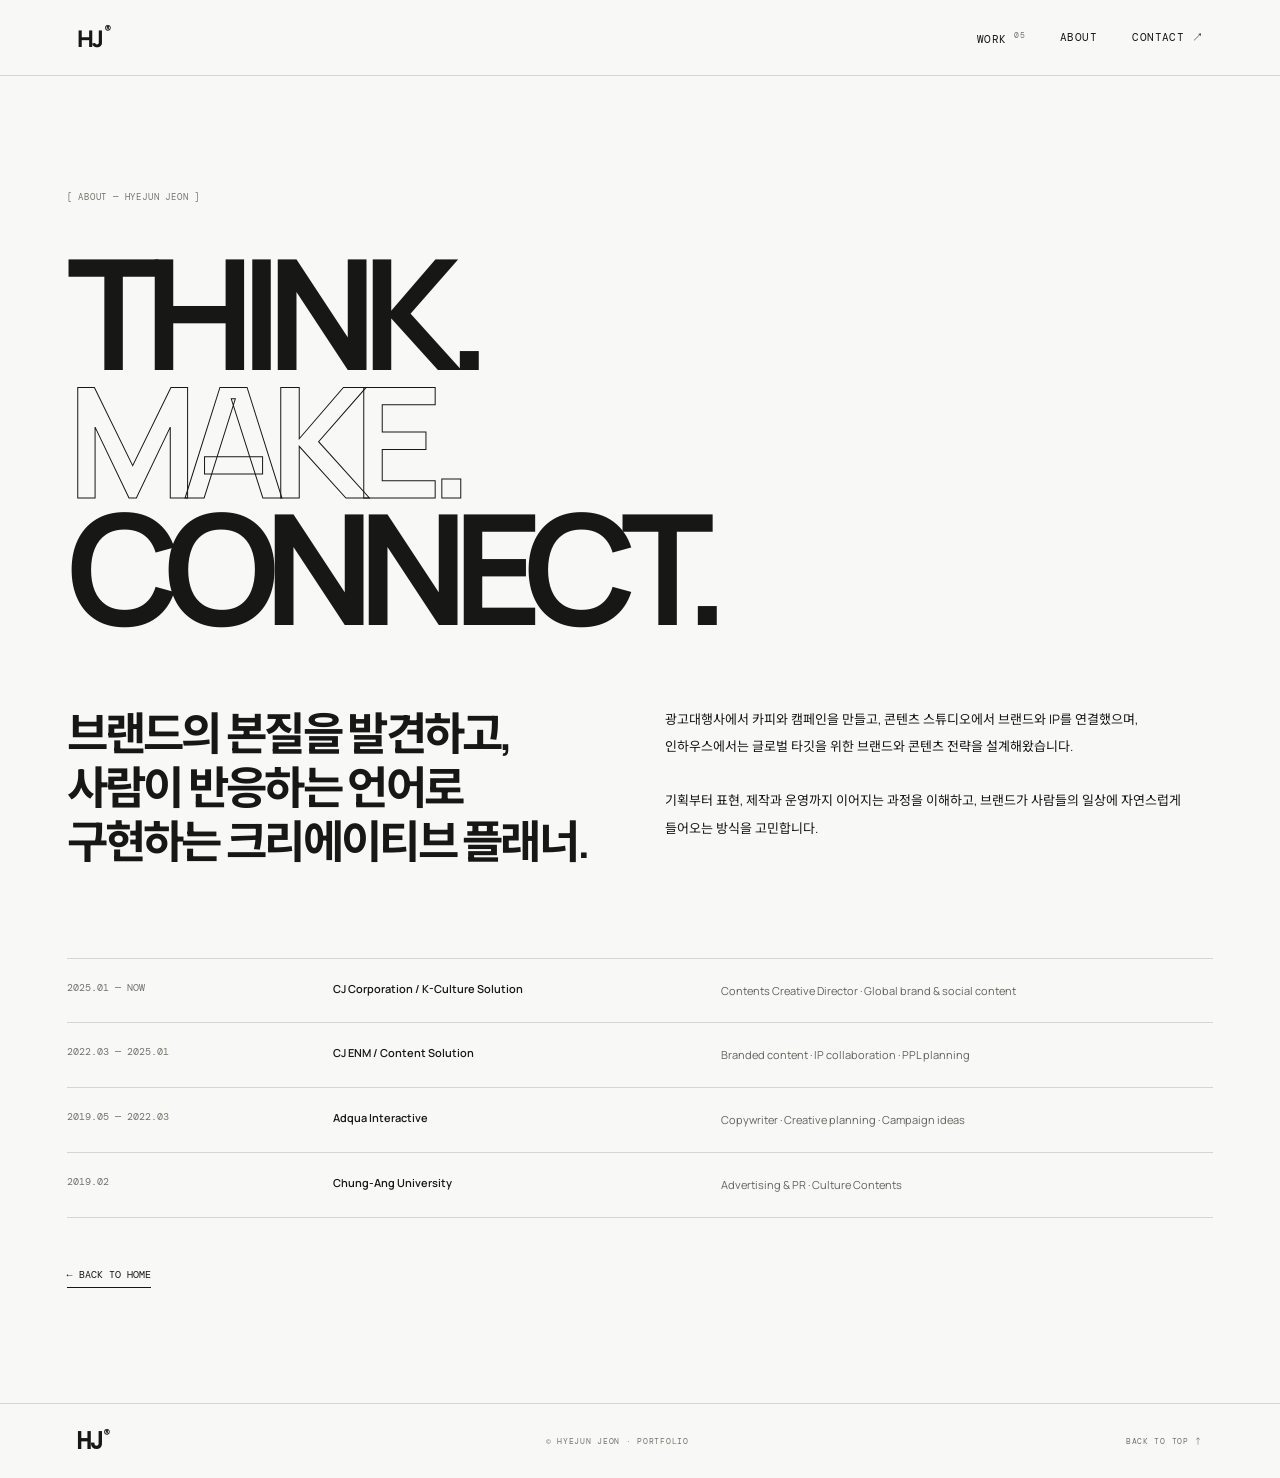
==== about.html @ 3861bbd5 "Add files via upload" ====
<!doctype html>
<html lang="ko"><head><meta charset="utf-8"><meta name="viewport" content="width=device-width, initial-scale=1"><title>ABOUT — HYEJUN JEON</title><link rel="preconnect" href="https://fonts.googleapis.com"><link href="https://fonts.googleapis.com/css2?family=DM+Mono:wght@400;500&family=Manrope:wght@400;500;600;700;800&family=Noto+Sans+KR:wght@400;500;600;700&display=swap" rel="stylesheet"><link rel="stylesheet" href="styles.css"></head>
<body><header class="topbar"><a class="wordmark" href="index.html">HJ<span>®</span></a><nav><a href="index.html#work">WORK <sup>05</sup></a><a href="about.html">ABOUT</a><a href="index.html#contact">CONTACT ↗</a></nav></header>
<main class="about-page"><p class="section-index">[ ABOUT — HYEJUN JEON ]</p><h1>THINK.<br><span>MAKE.</span><br>CONNECT.</h1><div class="about-intro"><h2>브랜드의 본질을 발견하고,<br>사람이 반응하는 언어로<br>구현하는 크리에이티브 플래너.</h2><p>광고대행사에서 카피와 캠페인을 만들고, 콘텐츠 스튜디오에서 브랜드와 IP를 연결했으며, 인하우스에서는 글로벌 타깃을 위한 브랜드와 콘텐츠 전략을 설계해왔습니다.<br><br>기획부터 표현, 제작과 운영까지 이어지는 과정을 이해하고, 브랜드가 사람들의 일상에 자연스럽게 들어오는 방식을 고민합니다.</p></div>
<div class="timeline"><div class="timeline-row"><span class="date">2025.01 — NOW</span><strong>CJ Corporation / K-Culture Solution</strong><p>Contents Creative Director · Global brand & social content</p></div><div class="timeline-row"><span class="date">2022.03 — 2025.01</span><strong>CJ ENM / Content Solution</strong><p>Branded content · IP collaboration · PPL planning</p></div><div class="timeline-row"><span class="date">2019.05 — 2022.03</span><strong>Adqua Interactive</strong><p>Copywriter · Creative planning · Campaign ideas</p></div><div class="timeline-row"><span class="date">2019.02</span><strong>Chung-Ang University</strong><p>Advertising & PR · Culture Contents</p></div></div>
<a class="detail-back" href="index.html">← BACK TO HOME</a></main><footer><a class="wordmark" href="index.html">HJ<span>®</span></a><span>© HYEJUN JEON · PORTFOLIO</span><a href="#">BACK TO TOP ↑</a></footer></body></html>
---- styles.css ----
*{box-sizing:border-box} :root{--paper:#f7f7f5;--ink:#111;--muted:#777873;--line:#d8d9d3;--accent:#d7ff3f}html{scroll-behavior:smooth}body{margin:0;background:var(--paper);color:var(--ink);font-family:"Manrope","Noto Sans KR",sans-serif;-webkit-font-smoothing:antialiased}a{color:inherit;text-decoration:none}.topbar{height:76px;display:flex;align-items:center;justify-content:space-between;padding:0 5.2vw;border-bottom:1px solid var(--line);position:sticky;top:0;background:rgba(247,247,245,.93);backdrop-filter:blur(12px);z-index:10}.wordmark{font-size:23px;font-weight:800;letter-spacing:-2px}.wordmark span{font-family:"DM Mono",monospace;font-size:9px;vertical-align:top;margin-left:3px;letter-spacing:0}.topbar nav{display:flex;gap:35px;font:11px "DM Mono",monospace;letter-spacing:.04em}.topbar nav sup{font-size:8px;color:var(--muted)}.menu-toggle{display:none;border:0;background:none;font-size:20px}.hero{padding:8.5vw 5.2vw 26px;min-height:calc(86vh - 76px);display:flex;flex-direction:column;justify-content:space-between}.eyebrow,.section-index,.hero-bottom,.role,.media-label,.media-cue,.project-no,.project-meta>p,.section-note,.text-link,.contact-bottom a,footer,.onk-small,.onk-line,.art-stamp,.bibigo-art span,.bibigo-art em,.broadcast-art span,.broadcast-art em,.type-art span,.identity-art span{font-family:"DM Mono","Noto Sans KR",monospace}.eyebrow{font-size:10px;letter-spacing:.08em;color:#53544f}.dot{display:inline-block;width:7px;height:7px;background:#a8c83a;border-radius:50%;margin-right:9px}.hero-title{display:grid;grid-template-columns:1.35fr .65fr;align-items:end;gap:30px;margin:7vh 0 9vh}.hero h1{font-size:clamp(82px,15.2vw,230px);line-height:.73;letter-spacing:-.105em;font-weight:700;margin:0}.hero h1 span{color:transparent;-webkit-text-stroke:1.5px var(--ink)}.hero h1 i{font-size:clamp(14px,2vw,27px);font-style:normal;letter-spacing:0;vertical-align:top;margin-left:15px}.hero-aside{padding:0 0 4px 5px;max-width:300px}.role{font-size:10px;line-height:1.8;letter-spacing:.06em;margin:0 0 28px}.intro{font-size:13px;line-height:1.9;margin:0;word-break:keep-all}.hero-bottom{border-top:1px solid var(--line);padding-top:14px;display:flex;justify-content:space-between;gap:20px;font-size:9px;letter-spacing:.04em;color:#65665f}.hero-bottom a{color:var(--ink)}.manifesto{padding:11vw 5.2vw 10vw;border-bottom:1px solid var(--line);display:grid;grid-template-columns:1fr 2fr;gap:20px}.section-index{font-size:9px;letter-spacing:.08em;color:var(--muted);margin:0}.manifesto h2{font-size:clamp(38px,7.6vw,112px);letter-spacing:-.075em;line-height:.93;margin:0;font-weight:600}.manifesto h2 em,.about-strip h2 em,.contact h2 em{font-style:normal;color:transparent;-webkit-text-stroke:1px var(--ink)}.manifesto-copy{grid-column:2;display:flex;align-items:flex-start;gap:22px;margin-top:40px}.cross{font-size:25px}.manifesto-copy p{font-size:12px;line-height:2;margin:0;word-break:keep-all}.works{padding:9vw 5.2vw 11vw}.section-heading{display:flex;align-items:end;justify-content:space-between;margin-bottom:48px}.section-heading h2{font-size:clamp(32px,4vw,56px);letter-spacing:-.07em;margin:13px 0 0;font-weight:600}.section-heading h2 span{font:10px "DM Mono",monospace;letter-spacing:0;vertical-align:top;color:var(--muted)}.section-note{font-size:9px;line-height:1.8;color:var(--muted);text-align:right}.project{display:block;min-width:0}.project-media{position:relative;overflow:hidden;min-height:260px;aspect-ratio:1.28;background:#e8e8e2;display:flex;align-items:center;justify-content:center;transition:transform .3s}.project:hover .project-media{transform:scale(.992)}.project-feature .project-media{aspect-ratio:2.12;min-height:350px}.media-label{position:absolute;top:18px;left:20px;font-size:8px;letter-spacing:.06em;color:rgba(17,17,17,.7);z-index:2}.media-cue{position:absolute;bottom:17px;right:20px;font-size:8px;letter-spacing:.05em;z-index:2}.project-meta{display:flex;align-items:center;justify-content:space-between;padding:17px 0 0;gap:12px}.project-meta>div{display:flex;align-items:baseline;gap:14px}.project-no{font-size:9px;color:var(--muted)}.project-meta h3{font-size:16px;letter-spacing:-.04em;margin:0;font-weight:700}.project-meta>p{font-size:9px;color:var(--muted);margin:0;text-align:right}.arrow{font-size:17px}.project-grid{display:grid;grid-template-columns:1fr 1fr;column-gap:5.2vw;row-gap:65px;margin-top:70px}.project-offset{margin-top:95px}.project-offset-small{margin-top:-22px}.media-onk{background:#e2e6db}.onk-art{text-align:center;display:flex;flex-direction:column;align-items:center;gap:16px;position:relative}.onk-small{font-size:9px;letter-spacing:.18em}.onk-art strong{font-size:clamp(95px,18vw,250px);line-height:.8;letter-spacing:-.11em;font-weight:800}.onk-line{font-size:10px;letter-spacing:.04em}.art-stamp{position:absolute;right:-90px;top:10px;border:1px solid #111;border-radius:50%;width:74px;height:74px;display:flex;align-items:center;justify-content:center;font-size:8px;line-height:1.3;transform:rotate(12deg)}.media-bibigo{background:#d8e3d1}.bibigo-art{text-align:center;display:flex;flex-direction:column;align-items:center;gap:13px}.bibigo-art span{font-size:8px;letter-spacing:.12em}.bibigo-art strong{font-size:clamp(55px,9vw,120px);font-weight:800;letter-spacing:-.09em;color:#1e3c2e}.bibigo-art em{font-size:8px;font-style:normal;letter-spacing:.18em}.media-cjenm{background:#e7d9d1}.broadcast-art{text-align:center}.broadcast-art span,.broadcast-art em{font-size:8px;letter-spacing:.16em}.broadcast-art strong{display:block;font-size:clamp(45px,7vw,92px);letter-spacing:-.08em;margin:14px 0}.broadcast-art strong span{font-size:inherit;color:#d04a2b}.broadcast-art em{font-style:normal}.media-campaigns{background:#e5e4df}.type-art{text-align:left;line-height:.8}.type-art span{display:block;font-size:9px;letter-spacing:.14em}.type-art strong{display:block;font-size:clamp(68px,11vw,140px);letter-spacing:-.11em;margin:18px 0;font-weight:800}.media-identity{background:#dddce8}.identity-art{text-align:center}.identity-art span{display:block;font-size:8px;letter-spacing:.17em}.identity-art strong{display:block;font-size:clamp(30px,5vw,65px);letter-spacing:-.08em;margin:18px 0}.about-strip{padding:9vw 5.2vw;border-top:1px solid var(--line);border-bottom:1px solid var(--line)}.about-strip-main{display:flex;align-items:end;justify-content:space-between;gap:30px;margin-top:42px}.about-strip h2{font-size:clamp(40px,7vw,95px);line-height:.98;letter-spacing:-.075em;margin:0;font-weight:600}.text-link{font-size:9px;letter-spacing:.04em;border-bottom:1px solid var(--ink);padding-bottom:7px;white-space:nowrap}.about-summary{font-size:12px;line-height:2;margin:35px 0 0 33%;word-break:keep-all}.contact{padding:10vw 5.2vw 8vw}.contact h2{font-size:clamp(70px,14vw,190px);line-height:.8;letter-spacing:-.1em;margin:55px 0 65px;font-weight:600}.contact-bottom{display:flex;justify-content:space-between;align-items:center;border-top:1px solid var(--line);padding-top:17px}.contact-bottom p{font-size:11px}.contact-bottom a{font-size:10px;border-bottom:1px solid;padding-bottom:5px}footer{border-top:1px solid var(--line);padding:22px 5.2vw;display:flex;align-items:center;justify-content:space-between;font-size:8px;letter-spacing:.04em;color:var(--muted)}footer .wordmark{color:var(--ink)}.detail-hero{padding:10vw 5.2vw 5vw}.detail-hero h1{font-size:clamp(60px,12vw,165px);letter-spacing:-.09em;line-height:.86;margin:40px 0 30px}.detail-hero h1 span{color:transparent;-webkit-text-stroke:1px var(--ink)}.detail-sub{display:flex;justify-content:space-between;gap:30px;border-top:1px solid var(--line);padding-top:16px;font-size:11px}.detail-sub p{margin:0;line-height:1.8}.detail-content{padding:0 5.2vw 10vw}.detail-art{aspect-ratio:2/1;min-height:250px;display:flex;align-items:center;justify-content:center;margin-bottom:60px}.detail-content h2{font-size:clamp(28px,4vw,54px);letter-spacing:-.06em;line-height:1.1;margin:0 0 24px;max-width:900px}.detail-content .lead{font-size:14px;line-height:2;max-width:650px;word-break:keep-all}.detail-columns{display:grid;grid-template-columns:1fr 2fr;gap:35px;border-top:1px solid var(--line);padding:24px 0;margin-top:45px}.detail-columns h3{font:10px "DM Mono",monospace;margin:0}.detail-columns p{font-size:12px;line-height:2;margin:0;word-break:keep-all}.video-links{display:flex;flex-wrap:wrap;gap:10px;margin:28px 0}.video-links a{border:1px solid var(--line);padding:13px 16px;font:10px "DM Mono",monospace}.video-links a:hover{background:var(--ink);color:white}.placeholder-note{font-size:10px;color:var(--muted);line-height:1.8}.detail-back{display:inline-block;font:10px "DM Mono",monospace;border-bottom:1px solid;padding-bottom:6px;margin-top:50px}.about-page{padding:9vw 5.2vw}.about-page h1{font-size:clamp(65px,12vw,160px);letter-spacing:-.1em;line-height:.83;margin:45px 0 75px}.about-page h1 span{color:transparent;-webkit-text-stroke:1px var(--ink)}.about-intro{display:grid;grid-template-columns:1fr 1fr;gap:50px}.about-intro h2{font-size:clamp(25px,4vw,45px);line-height:1.2;letter-spacing:-.06em;margin:0}.about-intro p{font-size:13px;line-height:2.1;margin:0;word-break:keep-all}.timeline{margin-top:90px;border-top:1px solid var(--line)}.timeline-row{display:grid;grid-template-columns:1fr 1.5fr 2fr;gap:20px;padding:22px 0;border-bottom:1px solid var(--line);font-size:11px}.timeline-row .date{font:10px "DM Mono",monospace;color:var(--muted)}.timeline-row strong{font-weight:600}.timeline-row p{margin:0;line-height:1.8;color:#62635d}
@media(max-width:700px){.topbar{height:62px;padding:0 5vw}.topbar nav{gap:16px;font-size:9px}.topbar nav a:nth-child(2){display:none}.hero{padding:20vw 5vw 22px;min-height:78vh}.hero-title{grid-template-columns:1fr;gap:40px;margin:10vh 0 12vh}.hero h1{font-size:clamp(80px,21vw,150px)}.hero-aside{display:grid;grid-template-columns:1fr 1fr;gap:15px;max-width:none}.role{margin:0}.intro{font-size:11px}.hero-bottom{font-size:7px;flex-wrap:wrap}.hero-bottom span:nth-child(2){display:none}.manifesto{padding:18vw 5vw;grid-template-columns:1fr;gap:35px}.manifesto h2{font-size:clamp(44px,12vw,78px)}.manifesto-copy{grid-column:1;margin-top:0}.works{padding:17vw 5vw}.section-heading{margin-bottom:30px}.section-heading h2{font-size:32px}.section-note{font-size:8px}.project-feature .project-media{aspect-ratio:1.2;min-height:280px}.project-grid{grid-template-columns:1fr;gap:48px;margin-top:48px}.project-offset,.project-offset-small{margin-top:0}.project-media{min-height:280px;aspect-ratio:1.15}.project-meta h3{font-size:14px}.project-meta>p{font-size:8px}.onk-art strong{font-size:35vw}.art-stamp{right:-50px;width:55px;height:55px;font-size:7px}.about-strip{padding:17vw 5vw}.about-strip-main{align-items:flex-start;flex-direction:column;margin-top:35px}.about-strip h2{font-size:clamp(42px,11vw,72px)}.about-summary{margin:30px 0 0;font-size:11px}.contact{padding:18vw 5vw}.contact h2{font-size:20vw;margin:55px 0}.contact-bottom p{font-size:10px}footer{padding:20px 5vw;font-size:7px}.detail-hero{padding:18vw 5vw 10vw}.detail-hero h1{font-size:18vw}.detail-sub{font-size:10px;flex-direction:column}.detail-content{padding:0 5vw 18vw}.detail-art{aspect-ratio:1.1;margin-bottom:40px}.detail-content .lead{font-size:12px}.detail-columns{grid-template-columns:1fr;gap:12px}.about-page{padding:18vw 5vw}.about-page h1{font-size:19vw;margin:50px 0}.about-intro{grid-template-columns:1fr;gap:25px}.about-intro p{font-size:12px}.timeline{margin-top:60px}.timeline-row{grid-template-columns:.8fr 1.2fr;gap:10px}.timeline-row p{grid-column:2}.menu-toggle{display:none}}


/* VERSION 2 — refined editorial / evidence-led portfolio */
:root{--paper:#f8f8f6;--ink:#171715;--muted:#74746e;--line:#d6d6d0;--accent:#e9e9e4}
body{background:var(--paper)}
.topbar{padding-inline:6vw;background:rgba(248,248,246,.95)}
.hero{padding:7.5vw 6vw 24px;min-height:82vh}
.eyebrow,.section-index,.hero-bottom,.role,.media-label,.media-cue,.project-no,.project-meta>p,.section-note,.text-link,.contact-bottom a,footer{letter-spacing:.09em}
.hero-title{grid-template-columns:1.2fr .8fr;margin:9vh 0 10vh}
.hero h1{font-size:clamp(86px,14vw,208px);letter-spacing:-.105em}
.hero-aside{max-width:340px;border-left:1px solid var(--line);padding-left:24px}
.role{font-size:9px;color:var(--muted)}
.intro{font-size:14px;line-height:2.05}
.manifesto{padding:9vw 6vw 8vw;grid-template-columns:.8fr 2fr}
.manifesto h2{font-size:clamp(40px,6.7vw,98px);line-height:.98}
.manifesto-copy{margin-top:32px}
.works{padding:8vw 6vw 10vw}
.section-heading{margin-bottom:38px}
.section-heading h2{font-size:clamp(34px,3.8vw,52px)}
.section-note{font-size:9px}
.project-media{background:#ecece8;aspect-ratio:1.42;min-height:280px}
.project-feature .project-media{aspect-ratio:2.05;min-height:360px}
.project-meta{padding-top:15px;display:grid;grid-template-columns:1fr 1fr auto;align-items:center}
.project-meta>div{gap:16px}
.project-meta h3{font-size:15px;letter-spacing:-.025em}
.project-meta>p{text-align:left;font-size:9px}
.project-grid{column-gap:4.2vw;row-gap:58px;margin-top:64px}
.project-offset{margin-top:74px}
.project-offset-small{margin-top:-12px}
.media-onk,.media-bibigo,.media-cjenm,.media-campaigns,.media-identity{background:#e9e9e4}
.onk-art strong,.bibigo-art strong,.broadcast-art strong,.type-art strong,.identity-art strong{font-weight:600}
.media-label{color:#66665f;font-size:8px}
.media-cue{border-bottom:1px solid #777;padding-bottom:4px;font-size:8px}
.art-stamp{border-color:#777}
.about-strip{padding:8vw 6vw}
.about-strip h2{font-size:clamp(42px,6.5vw,88px)}
.about-summary{margin-left:36%;color:#454640}
.contact{padding:9vw 6vw 7vw}
.contact h2{font-size:clamp(74px,12vw,166px)}
footer{padding-inline:6vw}
.detail-hero{padding:8vw 6vw 4vw}
.detail-hero h1{font-size:clamp(62px,10vw,145px);margin:34px 0}
.detail-content{padding:0 6vw 9vw}
.detail-art{aspect-ratio:2.1;min-height:320px;margin-bottom:44px}
.detail-content h2{font-size:clamp(30px,4.2vw,56px);max-width:800px}
.detail-content .lead{font-size:13px;max-width:720px;line-height:2.1}
.detail-columns{grid-template-columns:.8fr 2fr;margin-top:35px;padding:20px 0}
.asset-slot{position:relative;display:flex;flex-direction:column;align-items:center;justify-content:center;min-height:240px;padding:28px;border:1px dashed #92928b;background:rgba(255,255,255,.35);text-align:center;color:#5e5e58}
.asset-slot strong{font:10px "DM Mono",monospace;letter-spacing:.1em}
.asset-slot span{font-size:11px;line-height:1.8;margin-top:12px;max-width:360px}
.asset-slot small{font:8px "DM Mono",monospace;color:#85857d;margin-top:14px}
.asset-slot.compact{min-height:180px}
.asset-slot.wide{aspect-ratio:2.05;min-height:260px}
.asset-slot .slot-mark{font-size:25px;margin-bottom:12px;color:#999991}
.project-proof{display:grid;grid-template-columns:1fr 1fr;gap:18px;margin:26px 0 42px}
.proof-card{border-top:1px solid var(--line);padding:15px 0}
.proof-card .proof-label{font:9px "DM Mono",monospace;color:var(--muted);letter-spacing:.08em}
.proof-card h3{font-size:clamp(23px,3vw,38px);letter-spacing:-.06em;margin:13px 0 8px;font-weight:600}
.proof-card p{font-size:10px;line-height:1.8;color:var(--muted);margin:0}
.asset-instructions{border:1px solid var(--line);padding:18px 20px;margin:30px 0;background:rgba(255,255,255,.3)}
.asset-instructions h3{font:10px "DM Mono",monospace;margin:0 0 10px;letter-spacing:.08em}
.asset-instructions p,.asset-instructions li{font-size:11px;line-height:1.9;color:#55564f;word-break:keep-all}
.asset-instructions ul{padding-left:18px;margin:8px 0 0}
.detail-section-label{font:9px "DM Mono",monospace;letter-spacing:.1em;color:var(--muted);margin:42px 0 14px}
@media(max-width:700px){
 .hero{padding:19vw 5vw 22px;min-height:76vh}
 .hero-title{grid-template-columns:1fr;gap:34px}
 .hero-aside{border-left:0;border-top:1px solid var(--line);padding:18px 0 0;max-width:none}
 .manifesto{padding:17vw 5vw;grid-template-columns:1fr;gap:30px}
 .works{padding:16vw 5vw}
 .project-feature .project-media{aspect-ratio:1.2;min-height:280px}
 .project-grid{gap:45px;margin-top:46px}
 .project-offset,.project-offset-small{margin-top:0}
 .project-meta{grid-template-columns:1fr auto;row-gap:7px}
 .project-meta>p{grid-column:2;grid-row:1 / span 2;font-size:8px}
 .project-meta .arrow{display:none}
 .about-strip{padding:16vw 5vw}
 .contact{padding:17vw 5vw}
 .detail-hero{padding:17vw 5vw 9vw}
 .detail-content{padding:0 5vw 16vw}
 .detail-art{aspect-ratio:1.1;min-height:250px}
 .project-proof{grid-template-columns:1fr 1fr;gap:12px}
 .asset-slot{min-height:190px;padding:18px}
 .asset-slot.wide{aspect-ratio:1.15;min-height:220px}
 .asset-instructions{padding:15px}
}
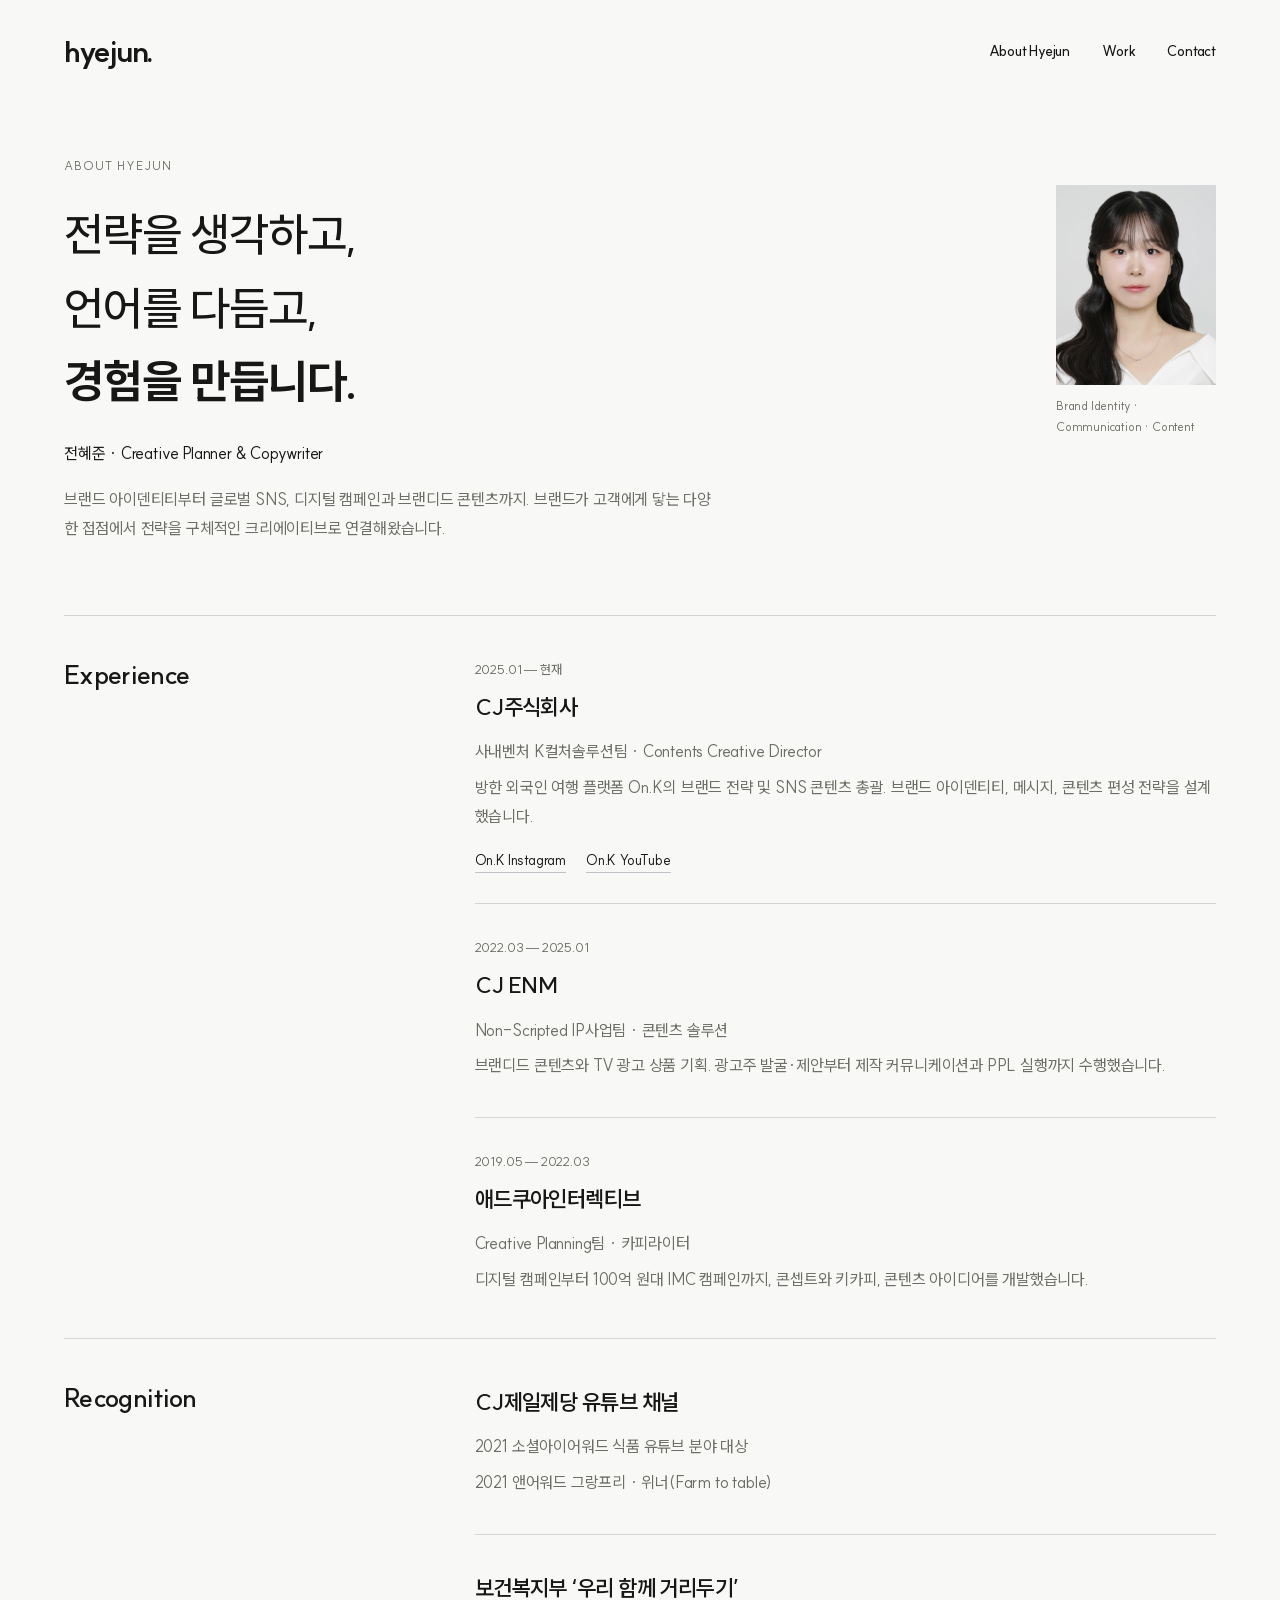
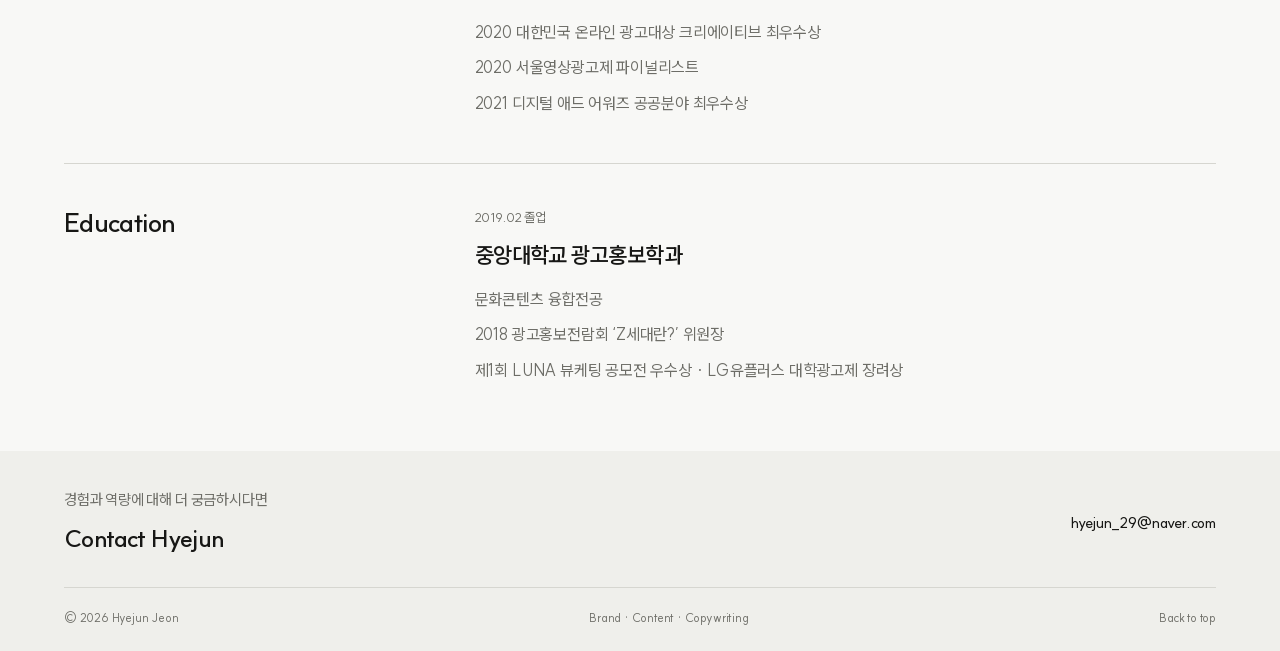
==== commit 5139c49a: "Replace previous portfolio with verified final version" ====
--- a/about.html
+++ b/about.html
@@ -1,6 +1 @@
-<!doctype html>
-<html lang="ko"><head><meta charset="utf-8"><meta name="viewport" content="width=device-width, initial-scale=1"><title>ABOUT — HYEJUN JEON</title><link rel="preconnect" href="https://fonts.googleapis.com"><link href="https://fonts.googleapis.com/css2?family=DM+Mono:wght@400;500&family=Manrope:wght@400;500;600;700;800&family=Noto+Sans+KR:wght@400;500;600;700&display=swap" rel="stylesheet"><link rel="stylesheet" href="styles.css"></head>
-<body><header class="topbar"><a class="wordmark" href="index.html">HJ<span>®</span></a><nav><a href="index.html#work">WORK <sup>05</sup></a><a href="about.html">ABOUT</a><a href="index.html#contact">CONTACT ↗</a></nav></header>
-<main class="about-page"><p class="section-index">[ ABOUT — HYEJUN JEON ]</p><h1>THINK.<br><span>MAKE.</span><br>CONNECT.</h1><div class="about-intro"><h2>브랜드의 본질을 발견하고,<br>사람이 반응하는 언어로<br>구현하는 크리에이티브 플래너.</h2><p>광고대행사에서 카피와 캠페인을 만들고, 콘텐츠 스튜디오에서 브랜드와 IP를 연결했으며, 인하우스에서는 글로벌 타깃을 위한 브랜드와 콘텐츠 전략을 설계해왔습니다.<br><br>기획부터 표현, 제작과 운영까지 이어지는 과정을 이해하고, 브랜드가 사람들의 일상에 자연스럽게 들어오는 방식을 고민합니다.</p></div>
-<div class="timeline"><div class="timeline-row"><span class="date">2025.01 — NOW</span><strong>CJ Corporation / K-Culture Solution</strong><p>Contents Creative Director · Global brand & social content</p></div><div class="timeline-row"><span class="date">2022.03 — 2025.01</span><strong>CJ ENM / Content Solution</strong><p>Branded content · IP collaboration · PPL planning</p></div><div class="timeline-row"><span class="date">2019.05 — 2022.03</span><strong>Adqua Interactive</strong><p>Copywriter · Creative planning · Campaign ideas</p></div><div class="timeline-row"><span class="date">2019.02</span><strong>Chung-Ang University</strong><p>Advertising & PR · Culture Contents</p></div></div>
-<a class="detail-back" href="index.html">← BACK TO HOME</a></main><footer><a class="wordmark" href="index.html">HJ<span>®</span></a><span>© HYEJUN JEON · PORTFOLIO</span><a href="#">BACK TO TOP ↑</a></footer></body></html>+<!doctype html><html lang="ko"><head><meta charset="UTF-8"><meta name="viewport" content="width=device-width,initial-scale=1"><title>About 전혜준 — Hyejun Portfolio</title><meta name="description" content="전혜준의 경력, 수상과 브랜드·콘텐츠·카피라이팅 경험."><meta name="theme-color" content="#f9f9f6"><link rel="icon" href="favicon.svg" type="image/svg+xml"><link rel="preload" href="fonts/SUIT-Variable.woff2" as="font" type="font/woff2" crossorigin><link rel="stylesheet" href="style.css"></head><body id="top"><a class="skip-link" href="#main">본문으로 이동</a><header class="site-header"><a class="wordmark" href="index.html" aria-label="Hyejun 포트폴리오 홈">hyejun.</a><nav aria-label="주요 메뉴"><a href="index.html#about">About Hyejun</a><a href="index.html#work">Work</a><a href="index.html#contact">Contact</a></nav></header><main id="main"><section class="about-hero"><div><span class="eyebrow">ABOUT HYEJUN</span><h1>전략을 생각하고,<br>언어를 다듬고,<br><em>경험을 만듭니다.</em></h1><p>전혜준 · Creative Planner & Copywriter</p><p class="about-intro">브랜드 아이덴티티부터 글로벌 SNS, 디지털 캠페인과 브랜디드 콘텐츠까지. 브랜드가 고객에게 닿는 다양한 접점에서 전략을 구체적인 크리에이티브로 연결해왔습니다.</p></div><figure class="portrait"><img src="assets/5960b835dd62.webp" alt="전혜준 프로필 사진"><figcaption>Brand Identity · Communication · Content</figcaption></figure></section><section class="resume"><h2>Experience</h2><div><article><span>2025.01 — 현재</span><h3>CJ주식회사</h3><p>사내벤처 K컬처솔루션팀 · Contents Creative Director</p><p>방한 외국인 여행 플랫폼 On.K의 브랜드 전략 및 SNS 콘텐츠 총괄. 브랜드 아이덴티티, 메시지, 콘텐츠 편성 전략을 설계했습니다.</p><div class="channel-links"><a href="https://www.instagram.com/on.k_culture/" target="_blank" rel="noopener noreferrer">On.K Instagram</a><a href="https://www.youtube.com/@onk_koreatravel" target="_blank" rel="noopener noreferrer">On.K YouTube</a></div></article><article><span>2022.03 — 2025.01</span><h3>CJ ENM</h3><p>Non-Scripted IP사업팀 · 콘텐츠 솔루션</p><p>브랜디드 콘텐츠와 TV 광고 상품 기획. 광고주 발굴·제안부터 제작 커뮤니케이션과 PPL 실행까지 수행했습니다.</p></article><article><span>2019.05 — 2022.03</span><h3>애드쿠아인터렉티브</h3><p>Creative Planning팀 · 카피라이터</p><p>디지털 캠페인부터 100억 원대 IMC 캠페인까지, 콘셉트와 키카피, 콘텐츠 아이디어를 개발했습니다.</p></article></div></section><section class="resume"><h2>Recognition</h2><div><article><h3>CJ제일제당 유튜브 채널</h3><p>2021 소셜아이어워드 식품 유튜브 분야 대상</p><p>2021 앤어워드 그랑프리 · 위너(Farm to table)</p></article><article><h3>보건복지부 ‘우리 함께 거리두기’</h3><p>2020 대한민국 온라인 광고대상 크리에이티브 최우수상</p><p>2020 서울영상광고제 파이널리스트</p><p>2021 디지털 애드 어워즈 공공분야 최우수상</p></article></div></section><section class="resume"><h2>Education</h2><div><article><span>2019.02 졸업</span><h3>중앙대학교 광고홍보학과</h3><p>문화콘텐츠 융합전공</p><p>2018 광고홍보전람회 ‘Z세대란?’ 위원장</p><p>제1회 LUNA 뷰케팅 공모전 우수상 · LG유플러스 대학광고제 장려상</p></article></div></section></main><footer id="contact"><div class="footer-top"><div><p>경험과 역량에 대해 더 궁금하시다면</p><h2 class="footer-contact">Contact Hyejun</h2></div><address><a href="mailto:hyejun_29@naver.com">hyejun_29@naver.com</a></address></div><div class="footer-bottom"><span>© 2026 Hyejun Jeon</span><span>Brand · Content · Copywriting</span><a href="#top">Back to top</a></div></footer><dialog id="lightbox"><button class="close-lightbox" aria-label="이미지 닫기">닫기 ×</button><img alt="확대된 작업물"></dialog><script src="app.js" defer></script></body></html>
--- a/style.css
+++ b/style.css
@@ -0,0 +1,66 @@
+@font-face{font-family:'SUIT';src:url('fonts/SUIT-Variable.woff2') format('woff2');font-weight:100 900;font-style:normal;font-display:swap}
+:root{--ink:#202124;--muted:#72757b;--line:#e4e6e9;--accent:#3449a9;--paper:#fff;--font:'SUIT','Apple SD Gothic Neo','Malgun Gothic',sans-serif}
+*{box-sizing:border-box}html{scroll-behavior:smooth;scroll-padding-top:28px}body{margin:0;background:var(--paper);color:var(--ink);font-family:var(--font);font-size:16px;font-weight:400;line-height:1.75;letter-spacing:-.012em;font-synthesis:none;-webkit-text-size-adjust:100%;text-rendering:optimizeLegibility;-webkit-font-smoothing:antialiased}button,input,textarea{font:inherit}a{color:inherit;text-decoration:none}button{cursor:pointer}img{display:block;max-width:100%}h1,h2,h3,h4,h5,p{margin-top:0;overflow-wrap:break-word}h1,h2,h3,h4,h5{font-weight:650;letter-spacing:-.025em;word-break:keep-all}a:focus-visible,button:focus-visible,summary:focus-visible{outline:3px solid var(--accent);outline-offset:5px}::selection{color:#fff;background:var(--accent)}.skip-link{position:fixed;left:20px;top:-100px;z-index:30;padding:10px 18px;color:white;background:var(--ink)}.skip-link:focus{top:12px}
+.site-header{max-width:1440px;margin:auto;padding:28px 5%;display:flex;justify-content:space-between;align-items:center;gap:24px}.wordmark{font-size:30px;font-weight:750;letter-spacing:-.05em;line-height:1.4}nav{display:flex;align-items:center;gap:32px;font-size:14px;font-weight:550}nav a{padding:5px 0;white-space:nowrap}nav a:hover{color:var(--accent)}main{max-width:1440px;margin:auto}.opening{padding:32px 5% 38px}.opening-label{font-size:13px;color:var(--muted);letter-spacing:.04em;margin:0 0 18px}.opening h1{font-size:clamp(2.15rem,3.6vw,3.65rem);font-weight:400;line-height:1.48;letter-spacing:-.028em;margin:0 0 18px}.opening h1 strong{font-weight:760}.opening-description{font-size:16px;line-height:1.85;color:#64676d;margin:0}.intro-career{margin:0 5%;border-top:1px solid var(--line);padding:30px 0 38px}.intro-person{display:flex;gap:24px;align-items:center;margin-bottom:32px}.small-portrait{width:84px;height:102px;object-fit:cover;object-position:top;flex:0 0 auto}.intro-person h2{font-size:20px;font-weight:650;line-height:1.5;margin:0 0 7px}.intro-person p{font-size:15px;line-height:1.75;color:var(--muted);margin:0}.text-link{display:inline-block;font-size:14px;line-height:1.6;margin-top:10px;border-bottom:1px solid #afb3b9;padding-bottom:2px}.text-link:hover{color:var(--accent)}.credentials-grid{display:grid;grid-template-columns:1fr 1fr;gap:54px}.section-label{font-size:20px;font-weight:650;line-height:1.5;margin:0 0 16px}.section-label span{font-size:13px;color:var(--muted);font-weight:400;margin-left:10px}.career-list article,.awards-list article{display:grid;grid-template-columns:140px 1fr;gap:16px;border-top:1px solid var(--line);padding:14px 0;align-items:start}.awards-list article{grid-template-columns:100px 1fr}.career-list time,.awards-list time{font-size:12px;color:var(--muted);padding-top:3px;white-space:nowrap;font-variant-numeric:tabular-nums}.career-list h3,.awards-list h3{font-size:15px;font-weight:600;line-height:1.65;letter-spacing:-.014em;margin:0 0 3px}.career-list p,.awards-list p{font-size:13px;color:var(--muted);line-height:1.75;margin:0}.work-section{padding:28px 5% 65px;border-top:1px solid var(--line)}.section-head{display:flex;justify-content:space-between;align-items:center;gap:20px;flex-wrap:wrap;margin-bottom:28px}.section-head h2{font-size:28px;font-weight:650;line-height:1.5;margin:0}.section-head h2 span{font-size:12px;color:var(--muted);font-weight:400;vertical-align:top;display:inline-block;margin:8px 0 0 8px;letter-spacing:0}.filters{display:flex;gap:23px}.filters button{font-size:14px;line-height:1.7;padding:5px 0;border:0;border-bottom:1px solid transparent;background:transparent;color:var(--muted)}.filters button.active{color:var(--ink);font-weight:650;border-bottom-color:var(--ink)}.filters button:hover{color:var(--ink)}.project-grid{display:grid;grid-template-columns:repeat(2,minmax(0,1fr));gap:40px 32px}.project-card{min-width:0}.project-card[hidden]{display:none}.card-image{aspect-ratio:1.72;background:#f1f3f3;overflow:hidden;display:flex;align-items:center;justify-content:center}.card-image img{width:100%;height:100%;object-fit:cover;transition:transform .35s}.card-on-k img,.card-ideas img{object-fit:contain;padding:14px}.project-card:hover .card-image img{transform:scale(1.025)}.card-small{display:flex;justify-content:space-between;gap:8px;flex-wrap:wrap;color:var(--muted);font-size:12px;line-height:1.7;margin:15px 0 7px;font-variant-numeric:tabular-nums}.project-card h3{font-size:23px;font-weight:650;line-height:1.55;margin:0 0 7px}.project-card>p{font-size:15px;color:var(--muted);line-height:1.8;margin:0}.date-note{font-size:12px;color:var(--muted);margin:32px 0 0;line-height:1.8}
+.collection-heading{padding:32px 5% 38px;max-width:1160px}.breadcrumb{font-size:14px;color:var(--muted);border-bottom:1px solid #bfc2c7;line-height:1.75;padding-bottom:3px}.collection-meta{display:flex;justify-content:space-between;flex-wrap:wrap;gap:12px;margin:30px 0 15px;color:var(--muted);font-size:12px;line-height:1.7;font-variant-numeric:tabular-nums}.collection-heading h1{font-size:clamp(2rem,3.4vw,3.3rem);line-height:1.5;font-weight:750;margin:0 0 15px}.collection-heading>p{font-size:16px;line-height:1.85;color:var(--muted);max-width:800px;margin:0}.case-grid{display:grid;grid-template-columns:repeat(2,minmax(0,1fr));gap:50px 36px;padding:0 5% 48px}.case{min-width:0}.image-zoom{padding:0;border:0;display:block;background:none;width:100%;cursor:zoom-in}.case-cover{display:flex;align-items:center;justify-content:center;aspect-ratio:1.72;background:#f1f3f3;overflow:hidden}.case-cover img{width:100%;height:100%;object-fit:contain}.case-text{padding-top:16px}.case-label{display:flex;justify-content:space-between;flex-wrap:wrap;gap:7px 14px;color:var(--muted);font-size:12px;line-height:1.7;font-variant-numeric:tabular-nums}.case h2{font-size:22px;line-height:1.6;font-weight:650;margin:9px 0 12px}.case-description{font-size:16px;line-height:1.85;color:#60636a;margin:0 0 16px;word-break:keep-all;overflow-wrap:anywhere}.key-copy{font-size:17px;font-weight:650;line-height:1.8;margin:16px 0 20px;color:var(--ink)}.case-facts{margin:0;border-top:1px solid var(--line);padding-top:12px}.case-facts>div{display:grid;grid-template-columns:78px 1fr;gap:12px;font-size:14px;line-height:1.85;margin:8px 0}.case-facts dt{font-size:12px;color:var(--muted);padding-top:2px}.case-facts dd{margin:0;word-break:keep-all;overflow-wrap:anywhere}.case-note,.source-link{font-size:12px;line-height:1.85;color:var(--muted)}.source-link{display:inline-block;border-bottom:1px solid var(--line);margin-top:12px}.case-materials{margin-top:20px;border-top:1px solid var(--line);padding-top:12px}.case-materials summary{font-size:14px;line-height:1.8;color:var(--muted);cursor:pointer;width:fit-content}.case-materials summary:hover{color:var(--ink)}.materials-grid{display:grid;grid-template-columns:1fr 1fr;gap:12px;margin-top:18px;align-items:start}.materials-grid button{display:flex;justify-content:center;align-items:center;aspect-ratio:1.6;background:#f1f3f3;overflow:hidden}.materials-grid img{max-height:100%;width:100%;object-fit:contain}.video-links{display:flex;flex-wrap:wrap;gap:10px 20px;font-size:14px;margin-top:18px}.video-links a{border-bottom:1px solid #bfc2c7;color:var(--muted)}.video-links a:hover{color:var(--accent)}.video-cover{position:relative;cursor:pointer;text-align:center;background:#edf0f2}.cover-title{font-size:30px;font-weight:650;line-height:1.65;letter-spacing:-.02em;padding:20px}.cover-title small{display:block;font-size:14px;font-weight:400;letter-spacing:0;color:var(--muted);margin-top:15px}.video-cover .external-thumbnail{position:absolute;inset:0;object-fit:cover}.video-cover .external-thumbnail[hidden]{display:none}
+.eyebrow{font-size:12px;letter-spacing:.08em;color:var(--muted)}.strategy-section{margin:0 5%;border-top:1px solid var(--line);padding:45px 0;display:grid;grid-template-columns:1fr 2fr;gap:45px}.strategy-intro h2{font-size:25px;font-weight:650;line-height:1.65;margin:14px 0 16px}.strategy-intro p{font-size:15px;line-height:1.85;color:var(--muted)}.strategy-tables{min-width:0}.strategy-tables table{border-collapse:collapse;table-layout:fixed;width:100%;font-size:14px;line-height:1.8}.strategy-tables caption{text-align:left;font-size:17px;font-weight:650;margin-bottom:14px}.strategy-tables td,.strategy-tables th{padding:12px 10px;text-align:left;vertical-align:top;border-bottom:1px solid var(--line);overflow-wrap:anywhere;word-break:keep-all}.strategy-tables thead th{border-top:1px solid var(--line);font-size:12px;font-weight:400;color:var(--muted)}.strategy-tables tbody th{font-weight:600}.strategy-tables th:first-child{width:28%}.strategy-tables table+table{margin-top:32px}.impact-section{margin:0 5%;padding:38px 0 45px;border-top:1px solid var(--line)}.impact-section .section-head p{font-size:14px;color:var(--muted);margin:0}.impact-grid{display:grid;grid-template-columns:repeat(3,minmax(0,1fr));gap:24px}.impact-grid button{aspect-ratio:1.2;overflow:hidden;background:#eee}.impact-grid img{width:100%;height:100%;object-fit:cover;object-position:top}.impact-grid h3{font-size:18px;font-weight:650;margin:15px 0 5px;line-height:1.65}.impact-grid p{font-size:14px;color:var(--muted);margin:0}.impact-grid strong{font-weight:650;color:var(--ink)}.collection-note{font-size:12px;color:var(--muted);padding:0 5%;margin:0 0 40px;line-height:1.8}.next-project{border-top:1px solid var(--line);margin:0 5%;padding:28px 0 45px;display:flex;flex-direction:column;gap:15px}.next-project a{font-size:26px;font-weight:650;line-height:1.6}.next-project a:hover{color:var(--accent)}
+.about-hero{padding:48px 5% 55px;display:grid;grid-template-columns:2fr 1fr;gap:60px;align-items:start}.about-hero h1{font-size:clamp(2rem,3.6vw,3.5rem);line-height:1.6;font-weight:500;margin:20px 0}.about-hero h1 em{font-style:normal;font-weight:750}.about-hero p{font-size:16px;line-height:1.85}.about-intro{max-width:650px;color:var(--muted)}.portrait{max-width:160px;margin:35px 0 0;justify-self:end}.portrait img{width:100%;aspect-ratio:4/5;object-fit:cover;object-position:top}.portrait figcaption{font-size:12px;color:var(--muted);line-height:1.75;margin-top:10px}.resume{margin:0 5%;padding:38px 0;border-top:1px solid var(--line);display:grid;grid-template-columns:1fr 2fr;gap:40px}.resume h2{font-size:26px;font-weight:650;margin:0;line-height:1.6}.resume article{padding:0 0 30px}.resume article+article{border-top:1px solid var(--line);padding-top:28px}.resume article:last-child{padding-bottom:0}.resume article>span{font-size:13px;color:var(--muted)}.resume article h3{font-size:22px;font-weight:650;line-height:1.6;margin:8px 0 12px}.resume article p{margin:6px 0;color:var(--muted);font-size:16px;line-height:1.85}.channel-links{display:flex;flex-wrap:wrap;gap:20px;margin-top:16px;font-size:14px}.channel-links a{border-bottom:1px solid #bfc2c7}.resume:last-child{padding-bottom:60px}
+.contact-page{padding:58px 5% 80px;max-width:1040px;min-height:65vh}.contact-page h1{font-size:clamp(2.3rem,4vw,3.7rem);font-weight:750;line-height:1.5;letter-spacing:-.025em;margin:0 0 20px}.contact-intro{font-size:17px;color:var(--muted);line-height:1.85;margin:0 0 40px}.contact-details{border-top:1px solid var(--line)}.contact-details article{display:grid;grid-template-columns:120px 1fr;gap:24px;padding:25px 0;border-bottom:1px solid var(--line);align-items:center}.contact-details article>span{font-size:12px;letter-spacing:.08em;color:var(--muted)}.contact-details article>div{display:flex;align-items:center;justify-content:space-between;gap:20px;flex-wrap:wrap}.contact-details a{font-size:clamp(1.2rem,2.2vw,1.7rem);line-height:1.6;font-weight:650;overflow-wrap:anywhere}.contact-details a:hover{color:var(--accent)}.copy-contact{border:1px solid #d4d7db;background:white;padding:7px 13px;font-size:14px;color:#62656c;border-radius:3px;line-height:1.7}.copy-contact:hover{border-color:var(--ink);color:var(--ink)}.copy-status{font-size:14px;color:var(--accent);min-height:25px;margin:16px 0 0}.contact-help{font-size:14px;color:var(--muted);margin:0;line-height:1.8}
+footer{background:#f5f6f7;color:var(--ink);padding:36px 5% 22px}.footer-top,.footer-bottom{max-width:1296px;margin:auto;display:flex;justify-content:space-between;gap:25px;align-items:center}.footer-top p{font-size:15px;color:var(--muted);margin:0 0 5px}.footer-contact{font-size:24px;font-weight:650;line-height:1.6}.footer-top address{font-style:normal;display:flex;flex-direction:column;gap:3px;align-items:end}.footer-top address a{font-size:15px;font-weight:500;line-height:1.8}.footer-top a:hover{color:var(--accent)}.footer-bottom{border-top:1px solid #dfe2e6;margin-top:30px;padding-top:19px;font-size:12px;color:var(--muted);line-height:1.8}dialog{border:0;background:white;max-width:94vw;max-height:94vh;padding:65px 20px 20px;overflow:auto}dialog::backdrop{background:#16181be6}dialog img{max-width:85vw;max-height:78vh;object-fit:contain;margin:auto}.close-lightbox{position:absolute;top:16px;right:20px;border:0;background:var(--ink);color:white;padding:7px 16px;font-size:14px;line-height:1.7}
+@media(max-width:1050px){.credentials-grid{gap:32px}.career-list article{grid-template-columns:115px 1fr;gap:12px}.awards-list article{grid-template-columns:85px 1fr;gap:12px}.strategy-section{grid-template-columns:1fr;gap:18px}.strategy-intro h2 br,.strategy-intro p br{display:none}.opening h1{font-size:clamp(2rem,4.1vw,3.4rem)}}
+@media(max-width:700px){.site-header{padding:20px 6%;gap:14px}.wordmark{font-size:27px}nav{gap:17px;font-size:13px}.opening{padding:22px 6% 28px}.opening-label{font-size:12px;margin-bottom:15px}.opening h1{font-size:32px;line-height:1.55;letter-spacing:-.018em}.opening-description{font-size:15px;line-height:1.85}.opening-description br{display:none}.intro-career{margin:0 6%;padding:25px 0 28px}.intro-person{gap:19px;margin-bottom:28px}.small-portrait{width:72px;height:88px}.intro-person h2{font-size:18px}.intro-person p{font-size:14px}.text-link{font-size:14px;margin-top:8px}.credentials-grid{grid-template-columns:1fr;gap:25px}.section-label{font-size:20px;margin-bottom:12px}.section-label span{font-size:13px}.career-list article,.awards-list article{grid-template-columns:115px 1fr;gap:14px;padding:13px 0}.career-list h3,.awards-list h3{font-size:15px}.career-list time,.awards-list time{font-size:12px}.career-list p,.awards-list p{font-size:13px}.work-section{padding:26px 6% 40px}.section-head{gap:16px;margin-bottom:24px}.section-head h2{font-size:25px}.filters{gap:16px}.filters button{font-size:14px}.project-grid{grid-template-columns:1fr;gap:30px}.project-card h3{font-size:21px}.card-small{font-size:12px}.project-card>p{font-size:15px}.collection-heading{padding:25px 6% 30px}.collection-heading h1{font-size:30px;line-height:1.5}.collection-meta{font-size:12px;margin-top:24px}.collection-heading>p{font-size:15px}.case-grid{grid-template-columns:1fr;gap:36px;padding:0 6% 30px}.case h2{font-size:21px}.case-description{word-break:normal}.case-facts>div{grid-template-columns:68px 1fr;gap:10px}.case-label{font-size:12px}.key-copy{font-size:17px}.strategy-section,.impact-section{margin:0 6%;padding:28px 0}.strategy-tables table{font-size:13px}.strategy-tables td,.strategy-tables th{padding:10px 6px;word-break:normal}.strategy-tables th:first-child{width:31%}.strategy-tables thead th{font-size:12px}.strategy-intro h2{font-size:23px}.impact-section .section-head{display:block}.impact-section .section-head p{margin-top:10px}.impact-grid{gap:12px}.impact-grid button{aspect-ratio:.9}.impact-grid h3{font-size:15px}.impact-grid p{font-size:12px}.collection-note{padding:0 6%;margin-bottom:30px}.next-project{margin:0 6%;padding:25px 0 38px}.next-project a{font-size:23px}.about-hero{padding:32px 6% 38px;grid-template-columns:1fr;gap:15px}.about-hero h1{font-size:32px}.portrait{max-width:120px;justify-self:start;margin:5px 0}.resume{margin:0 6%;padding:28px 0;grid-template-columns:1fr;gap:22px}.resume h2{font-size:24px}.resume article h3{font-size:21px}.contact-page{padding:35px 6% 55px;min-height:60vh}.contact-page h1{font-size:34px}.contact-intro{font-size:16px}.contact-intro br{display:none}.contact-details article{grid-template-columns:1fr;gap:12px;padding:22px 0}.contact-details a{font-size:21px}.contact-details article>div{gap:14px}.contact-help{font-size:14px}footer{padding:30px 6% 20px}.footer-top{align-items:start;flex-direction:column;gap:20px}.footer-top address{align-items:start}.footer-contact{font-size:22px}.footer-bottom{flex-wrap:wrap;gap:12px 20px;margin-top:25px}.footer-bottom span:nth-child(2){display:none}}
+@media(max-width:360px){nav{gap:12px;font-size:12px}.wordmark{font-size:25px}.opening h1{font-size:28px}.intro-person{gap:15px}.small-portrait{width:64px;height:78px}.career-list article,.awards-list article{grid-template-columns:105px 1fr;gap:10px}.contact-details a{font-size:19px}}
+@media(prefers-reduced-motion:reduce){html{scroll-behavior:auto}*,*::before,*::after{transition:none!important;animation:none!important}}
+
+/* Quiet editorial details; retain the clear introduction-first layout. */
+:root{--paper:#f8f8f6;--ink:#171715;--muted:#6d6d67;--line:#d6d6d0}
+.site-header{padding-top:30px;padding-bottom:30px}
+.opening{padding-top:42px;padding-bottom:48px}
+.intro-career{padding-top:36px;padding-bottom:44px}
+.work-section{padding-top:36px;padding-bottom:76px}
+.project-grid{gap:48px 36px}
+.card-image,.case-cover{background:#eeeee9}
+.collection-heading{padding-top:40px;padding-bottom:44px}
+footer{background:#efefeb}
+.footer-bottom{border-color:var(--line)}
+.copy-contact{background:transparent;border-color:var(--line)}
+@media(max-width:700px){.site-header{padding-top:22px;padding-bottom:22px}.opening{padding-top:24px;padding-bottom:34px}.intro-career{padding-top:28px;padding-bottom:32px}.work-section{padding-top:30px;padding-bottom:46px}.project-grid{gap:34px}.collection-heading{padding-top:28px;padding-bottom:34px}}
+
+/* Balanced four-work previews; preserve the original artwork ratios. */
+.collection-collage{display:grid;grid-template-columns:repeat(2,minmax(0,1fr));grid-template-rows:repeat(2,minmax(0,1fr));gap:6px;padding:6px;background:#e7e7e2;aspect-ratio:1.72}
+.collage-tile{min-width:0;min-height:0;overflow:hidden;background:#f3f3f0;display:flex;align-items:center;justify-content:center}
+.collection-collage .collage-tile img{width:100%;height:100%;object-fit:contain;padding:0;transform:none}
+.card-on-k.collection-collage .collage-tile img{padding:5px}
+.footer-contact{margin:0}
+@media(max-width:700px){.collection-collage{gap:4px;padding:4px}}
+
+/* On.K overview pairs the brand moodboard with the complete Instagram feed. */
+.card-on-k.onk-overview{grid-template-columns:1.25fr 1fr;grid-template-rows:minmax(0,1fr);gap:10px;padding:12px;background:#eeeee9}
+.card-on-k.onk-overview .collage-tile{background:#f8f8f6}
+.card-on-k.onk-overview .collage-tile img{object-fit:contain;padding:0;width:100%;height:100%}
+@media(max-width:700px){.card-on-k.onk-overview{gap:6px;padding:8px}}
+
+/* Category views expose the work itself without a second navigation step. */
+[hidden]{display:none!important}
+.work-panel{min-width:0}
+.inline-collection .collection-heading{padding:8px 0 34px;max-width:100%}
+.inline-collection .collection-meta{margin:0 0 12px;font-size:13px}
+.inline-collection .collection-heading h3{font-size:clamp(1.7rem,2.5vw,2.3rem);line-height:1.5;font-weight:700;margin:0 0 12px}
+.inline-collection .case-grid{padding:0 0 42px}
+.inline-collection .case h4{font-size:22px;line-height:1.6;font-weight:650;margin:9px 0 12px}
+.inline-collection .strategy-section,.inline-collection .impact-section{margin:0}
+.inline-collection .strategy-intro h4{font-size:25px;line-height:1.65;margin:14px 0 16px}
+.inline-collection .impact-section .section-head h4{font-size:28px;line-height:1.5;margin:0}
+.inline-collection .impact-grid h5{font-size:18px;margin:15px 0 5px;line-height:1.65}
+.inline-collection .collection-note{padding:0;margin-bottom:0}
+.copy-sections{display:flex;flex-wrap:wrap;gap:12px 28px;padding:0 0 24px;margin:0 0 28px;border-bottom:1px solid var(--line);font-size:14px}
+.copy-sections a{border-bottom:1px solid var(--line);padding-bottom:3px}
+.copy-collection{scroll-margin-top:30px}
+.copy-collection+.copy-collection{border-top:1px solid var(--line);margin-top:44px;padding-top:36px}
+@media(max-width:700px){.inline-collection .collection-heading{padding:4px 0 26px}.inline-collection .collection-heading h3{font-size:27px}.inline-collection .case h4{font-size:21px}.inline-collection .case-grid{padding:0 0 30px}.inline-collection .strategy-intro h4{font-size:23px}.inline-collection .impact-section .section-head h4{font-size:25px}.inline-collection .impact-grid h5{font-size:15px}.filters{gap:18px;flex-wrap:wrap}.copy-sections{gap:12px 24px}.copy-collection+.copy-collection{margin-top:32px;padding-top:28px}}
+
+/* K-Pick Map thumbnails open the corresponding Instagram reels. */
+.impact-grid .reel-link{display:block;aspect-ratio:1.2;overflow:hidden;background:#eee;cursor:pointer}
+.impact-grid .reel-link img{transition:opacity .2s}
+.impact-grid .reel-link:hover img{opacity:.88}
+@media(max-width:700px){.impact-grid .reel-link{aspect-ratio:.9}}
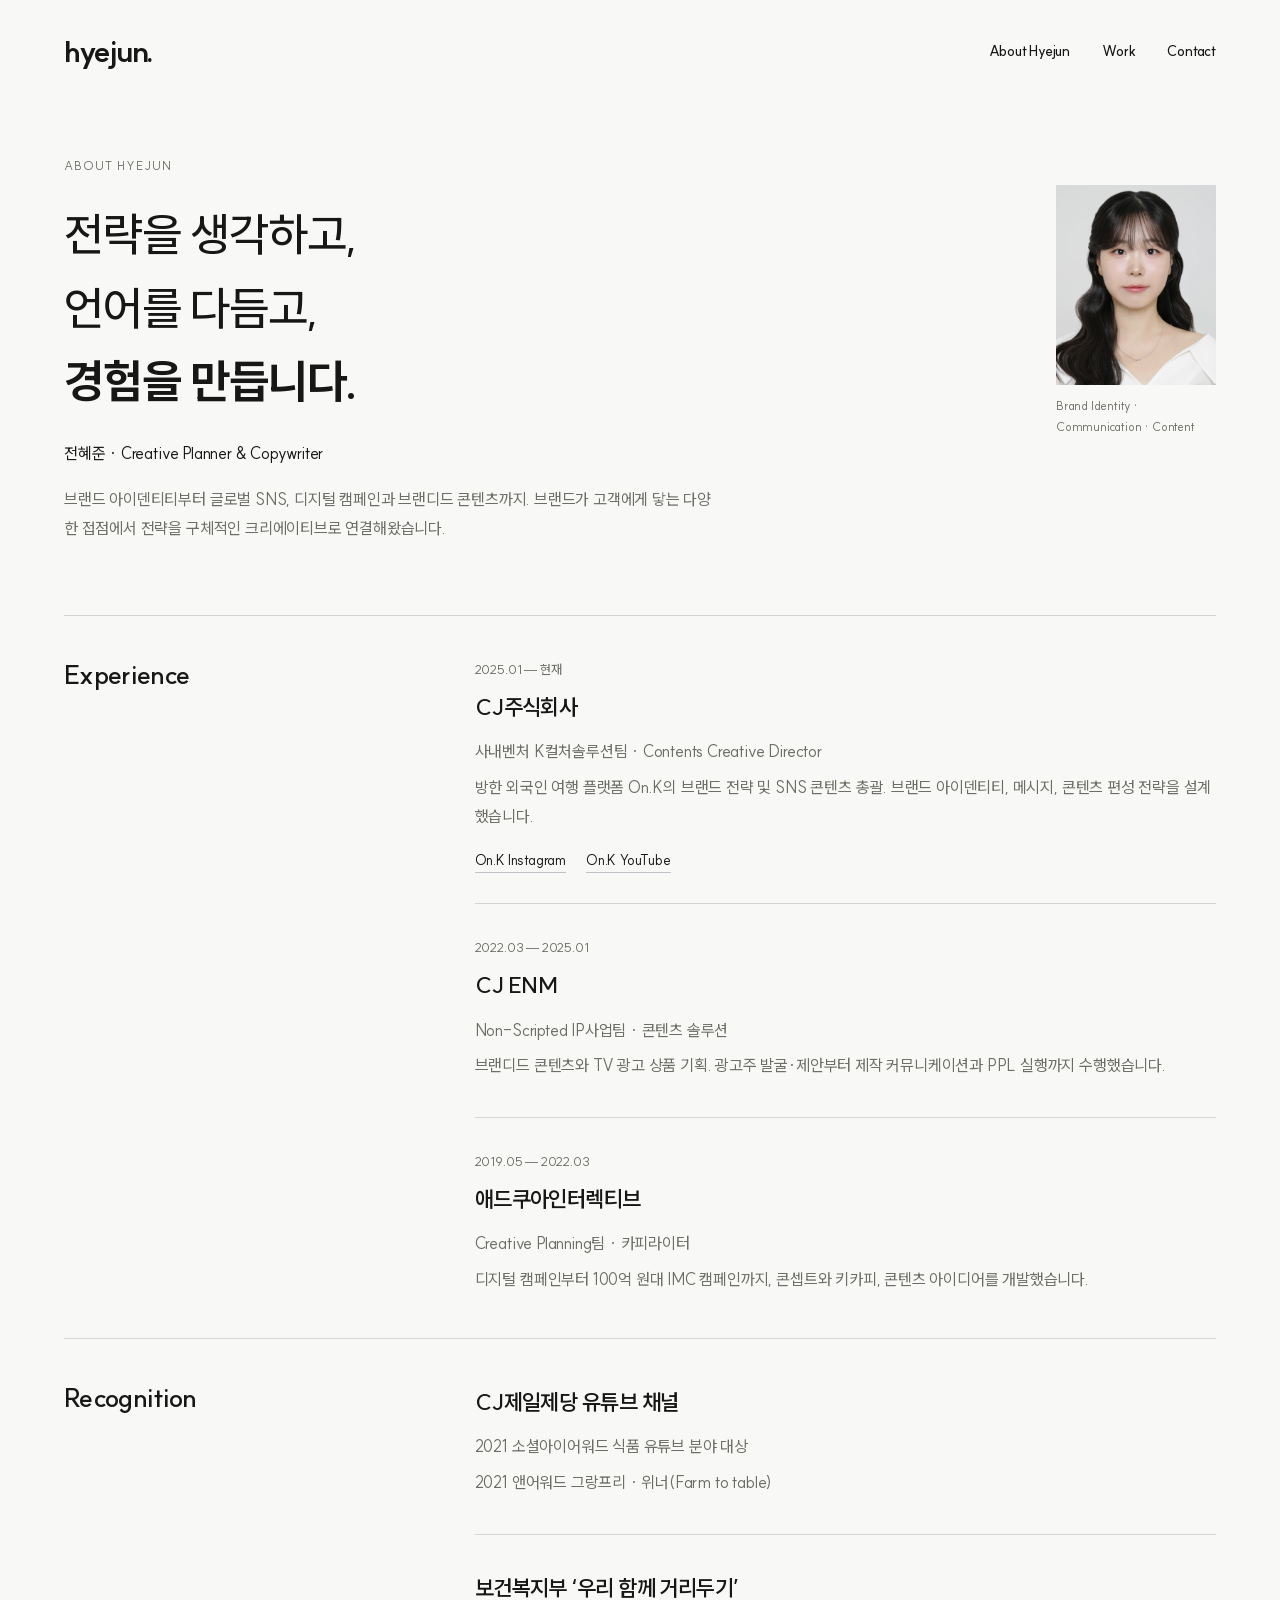
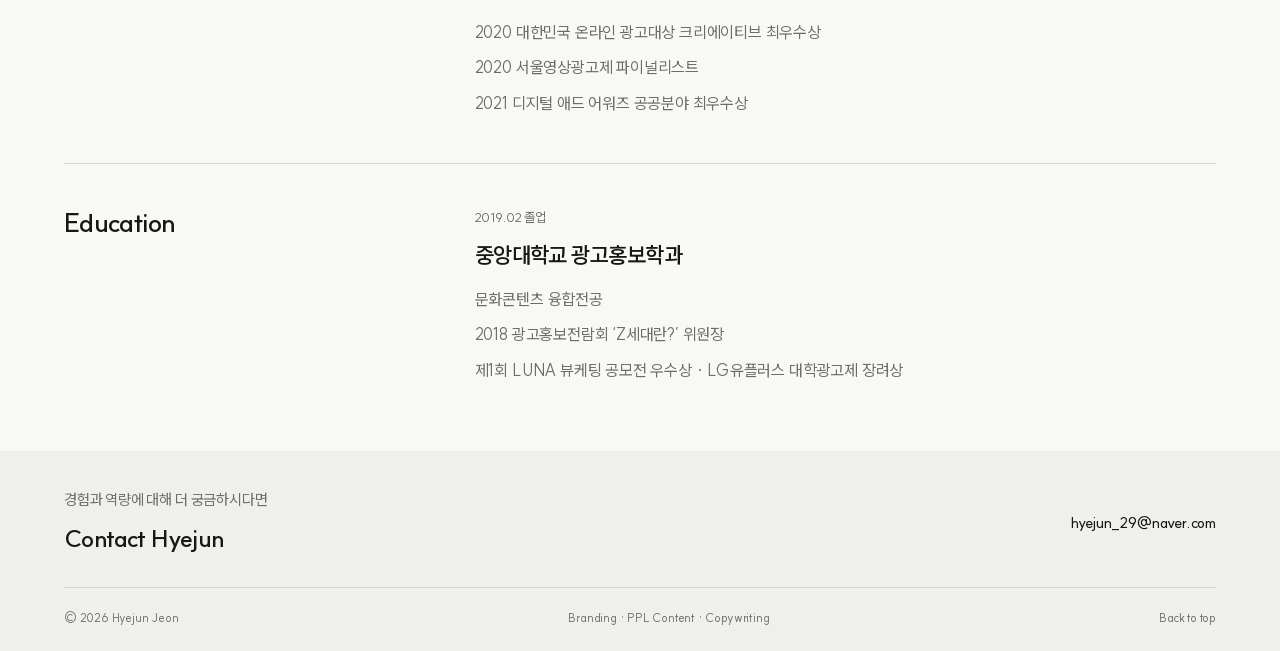
==== commit baba793a: "Update Content Marketer positioning, Branding label and On.K marketing strategy" ====
--- a/about.html
+++ b/about.html
@@ -1 +1 @@
-<!doctype html><html lang="ko"><head><meta charset="UTF-8"><meta name="viewport" content="width=device-width,initial-scale=1"><title>About 전혜준 — Hyejun Portfolio</title><meta name="description" content="전혜준의 경력, 수상과 브랜드·콘텐츠·카피라이팅 경험."><meta name="theme-color" content="#f9f9f6"><link rel="icon" href="favicon.svg" type="image/svg+xml"><link rel="preload" href="fonts/SUIT-Variable.woff2" as="font" type="font/woff2" crossorigin><link rel="stylesheet" href="style.css"></head><body id="top"><a class="skip-link" href="#main">본문으로 이동</a><header class="site-header"><a class="wordmark" href="index.html" aria-label="Hyejun 포트폴리오 홈">hyejun.</a><nav aria-label="주요 메뉴"><a href="index.html#about">About Hyejun</a><a href="index.html#work">Work</a><a href="index.html#contact">Contact</a></nav></header><main id="main"><section class="about-hero"><div><span class="eyebrow">ABOUT HYEJUN</span><h1>전략을 생각하고,<br>언어를 다듬고,<br><em>경험을 만듭니다.</em></h1><p>전혜준 · Creative Planner & Copywriter</p><p class="about-intro">브랜드 아이덴티티부터 글로벌 SNS, 디지털 캠페인과 브랜디드 콘텐츠까지. 브랜드가 고객에게 닿는 다양한 접점에서 전략을 구체적인 크리에이티브로 연결해왔습니다.</p></div><figure class="portrait"><img src="assets/5960b835dd62.webp" alt="전혜준 프로필 사진"><figcaption>Brand Identity · Communication · Content</figcaption></figure></section><section class="resume"><h2>Experience</h2><div><article><span>2025.01 — 현재</span><h3>CJ주식회사</h3><p>사내벤처 K컬처솔루션팀 · Contents Creative Director</p><p>방한 외국인 여행 플랫폼 On.K의 브랜드 전략 및 SNS 콘텐츠 총괄. 브랜드 아이덴티티, 메시지, 콘텐츠 편성 전략을 설계했습니다.</p><div class="channel-links"><a href="https://www.instagram.com/on.k_culture/" target="_blank" rel="noopener noreferrer">On.K Instagram</a><a href="https://www.youtube.com/@onk_koreatravel" target="_blank" rel="noopener noreferrer">On.K YouTube</a></div></article><article><span>2022.03 — 2025.01</span><h3>CJ ENM</h3><p>Non-Scripted IP사업팀 · 콘텐츠 솔루션</p><p>브랜디드 콘텐츠와 TV 광고 상품 기획. 광고주 발굴·제안부터 제작 커뮤니케이션과 PPL 실행까지 수행했습니다.</p></article><article><span>2019.05 — 2022.03</span><h3>애드쿠아인터렉티브</h3><p>Creative Planning팀 · 카피라이터</p><p>디지털 캠페인부터 100억 원대 IMC 캠페인까지, 콘셉트와 키카피, 콘텐츠 아이디어를 개발했습니다.</p></article></div></section><section class="resume"><h2>Recognition</h2><div><article><h3>CJ제일제당 유튜브 채널</h3><p>2021 소셜아이어워드 식품 유튜브 분야 대상</p><p>2021 앤어워드 그랑프리 · 위너(Farm to table)</p></article><article><h3>보건복지부 ‘우리 함께 거리두기’</h3><p>2020 대한민국 온라인 광고대상 크리에이티브 최우수상</p><p>2020 서울영상광고제 파이널리스트</p><p>2021 디지털 애드 어워즈 공공분야 최우수상</p></article></div></section><section class="resume"><h2>Education</h2><div><article><span>2019.02 졸업</span><h3>중앙대학교 광고홍보학과</h3><p>문화콘텐츠 융합전공</p><p>2018 광고홍보전람회 ‘Z세대란?’ 위원장</p><p>제1회 LUNA 뷰케팅 공모전 우수상 · LG유플러스 대학광고제 장려상</p></article></div></section></main><footer id="contact"><div class="footer-top"><div><p>경험과 역량에 대해 더 궁금하시다면</p><h2 class="footer-contact">Contact Hyejun</h2></div><address><a href="mailto:hyejun_29@naver.com">hyejun_29@naver.com</a></address></div><div class="footer-bottom"><span>© 2026 Hyejun Jeon</span><span>Brand · Content · Copywriting</span><a href="#top">Back to top</a></div></footer><dialog id="lightbox"><button class="close-lightbox" aria-label="이미지 닫기">닫기 ×</button><img alt="확대된 작업물"></dialog><script src="app.js" defer></script></body></html>+<!doctype html><html lang="ko"><head><meta charset="UTF-8"><meta name="viewport" content="width=device-width,initial-scale=1"><title>About 전혜준 — Hyejun Portfolio</title><meta name="description" content="전혜준의 경력, 수상과 브랜드·콘텐츠·카피라이팅 경험."><meta name="theme-color" content="#f9f9f6"><link rel="icon" href="favicon.svg" type="image/svg+xml"><link rel="preload" href="fonts/SUIT-Variable.woff2" as="font" type="font/woff2" crossorigin><link rel="stylesheet" href="style.css"><meta property="og:type" content="website"><meta property="og:site_name" content="Hyejun Portfolio"><meta property="og:locale" content="ko_KR"><meta property="og:title" content="About 전혜준 — Hyejun Portfolio"><meta property="og:description" content="전혜준의 경력, 수상과 브랜드·콘텐츠·카피라이팅 경험."><meta property="og:url" content="https://ajhj48.github.io/hyejun-portfolio/about.html"><meta property="og:image" content="https://ajhj48.github.io/hyejun-portfolio/assets/portfolio-share-v1.jpg"><meta property="og:image:type" content="image/jpeg"><meta property="og:image:width" content="1734"><meta property="og:image:height" content="907"><meta property="og:image:alt" content="HYEJUN JEON PORTFOLIO — Branding, PPL Content, Copywriting"><meta name="twitter:card" content="summary_large_image"><meta name="twitter:title" content="About 전혜준 — Hyejun Portfolio"><meta name="twitter:description" content="전혜준의 경력, 수상과 브랜드·콘텐츠·카피라이팅 경험."><meta name="twitter:image" content="https://ajhj48.github.io/hyejun-portfolio/assets/portfolio-share-v1.jpg"><meta name="twitter:image:alt" content="HYEJUN JEON PORTFOLIO"><link rel="canonical" href="https://ajhj48.github.io/hyejun-portfolio/about.html"></head><body id="top"><a class="skip-link" href="#main">본문으로 이동</a><header class="site-header"><a class="wordmark" href="index.html" aria-label="Hyejun 포트폴리오 홈">hyejun.</a><nav aria-label="주요 메뉴"><a href="index.html#about">About Hyejun</a><a href="index.html#work">Work</a><a href="index.html#contact">Contact</a></nav></header><main id="main"><section class="about-hero"><div><span class="eyebrow">ABOUT HYEJUN</span><h1>전략을 생각하고,<br>언어를 다듬고,<br><em>경험을 만듭니다.</em></h1><p>전혜준 · Creative Planner & Copywriter</p><p class="about-intro">브랜드 아이덴티티부터 글로벌 SNS, 디지털 캠페인과 브랜디드 콘텐츠까지. 브랜드가 고객에게 닿는 다양한 접점에서 전략을 구체적인 크리에이티브로 연결해왔습니다.</p></div><figure class="portrait"><img src="assets/5960b835dd62.webp" alt="전혜준 프로필 사진"><figcaption>Brand Identity · Communication · Content</figcaption></figure></section><section class="resume"><h2>Experience</h2><div><article><span>2025.01 — 현재</span><h3>CJ주식회사</h3><p>사내벤처 K컬처솔루션팀 · Contents Creative Director</p><p>방한 외국인 여행 플랫폼 On.K의 브랜드 전략 및 SNS 콘텐츠 총괄. 브랜드 아이덴티티, 메시지, 콘텐츠 편성 전략을 설계했습니다.</p><div class="channel-links"><a href="https://www.instagram.com/on.k_culture/" target="_blank" rel="noopener noreferrer">On.K Instagram</a><a href="https://www.youtube.com/@onk_koreatravel" target="_blank" rel="noopener noreferrer">On.K YouTube</a></div></article><article><span>2022.03 — 2025.01</span><h3>CJ ENM</h3><p>Non-Scripted IP사업팀 · 콘텐츠 솔루션</p><p>브랜디드 콘텐츠와 TV 광고 상품 기획. 광고주 발굴·제안부터 제작 커뮤니케이션과 PPL 실행까지 수행했습니다.</p></article><article><span>2019.05 — 2022.03</span><h3>애드쿠아인터렉티브</h3><p>Creative Planning팀 · 카피라이터</p><p>디지털 캠페인부터 100억 원대 IMC 캠페인까지, 콘셉트와 키카피, 콘텐츠 아이디어를 개발했습니다.</p></article></div></section><section class="resume"><h2>Recognition</h2><div><article><h3>CJ제일제당 유튜브 채널</h3><p>2021 소셜아이어워드 식품 유튜브 분야 대상</p><p>2021 앤어워드 그랑프리 · 위너(Farm to table)</p></article><article><h3>보건복지부 ‘우리 함께 거리두기’</h3><p>2020 대한민국 온라인 광고대상 크리에이티브 최우수상</p><p>2020 서울영상광고제 파이널리스트</p><p>2021 디지털 애드 어워즈 공공분야 최우수상</p></article></div></section><section class="resume"><h2>Education</h2><div><article><span>2019.02 졸업</span><h3>중앙대학교 광고홍보학과</h3><p>문화콘텐츠 융합전공</p><p>2018 광고홍보전람회 ‘Z세대란?’ 위원장</p><p>제1회 LUNA 뷰케팅 공모전 우수상 · LG유플러스 대학광고제 장려상</p></article></div></section></main><footer id="contact"><div class="footer-top"><div><p>경험과 역량에 대해 더 궁금하시다면</p><h2 class="footer-contact">Contact Hyejun</h2></div><address><a href="mailto:hyejun_29@naver.com">hyejun_29@naver.com</a></address></div><div class="footer-bottom"><span>© 2026 Hyejun Jeon</span><span>Branding · PPL Content · Copywriting</span><a href="#top">Back to top</a></div></footer><dialog id="lightbox"><button class="close-lightbox" aria-label="이미지 닫기">닫기 ×</button><img alt="확대된 작업물"></dialog><script src="app.js" defer></script></body></html>
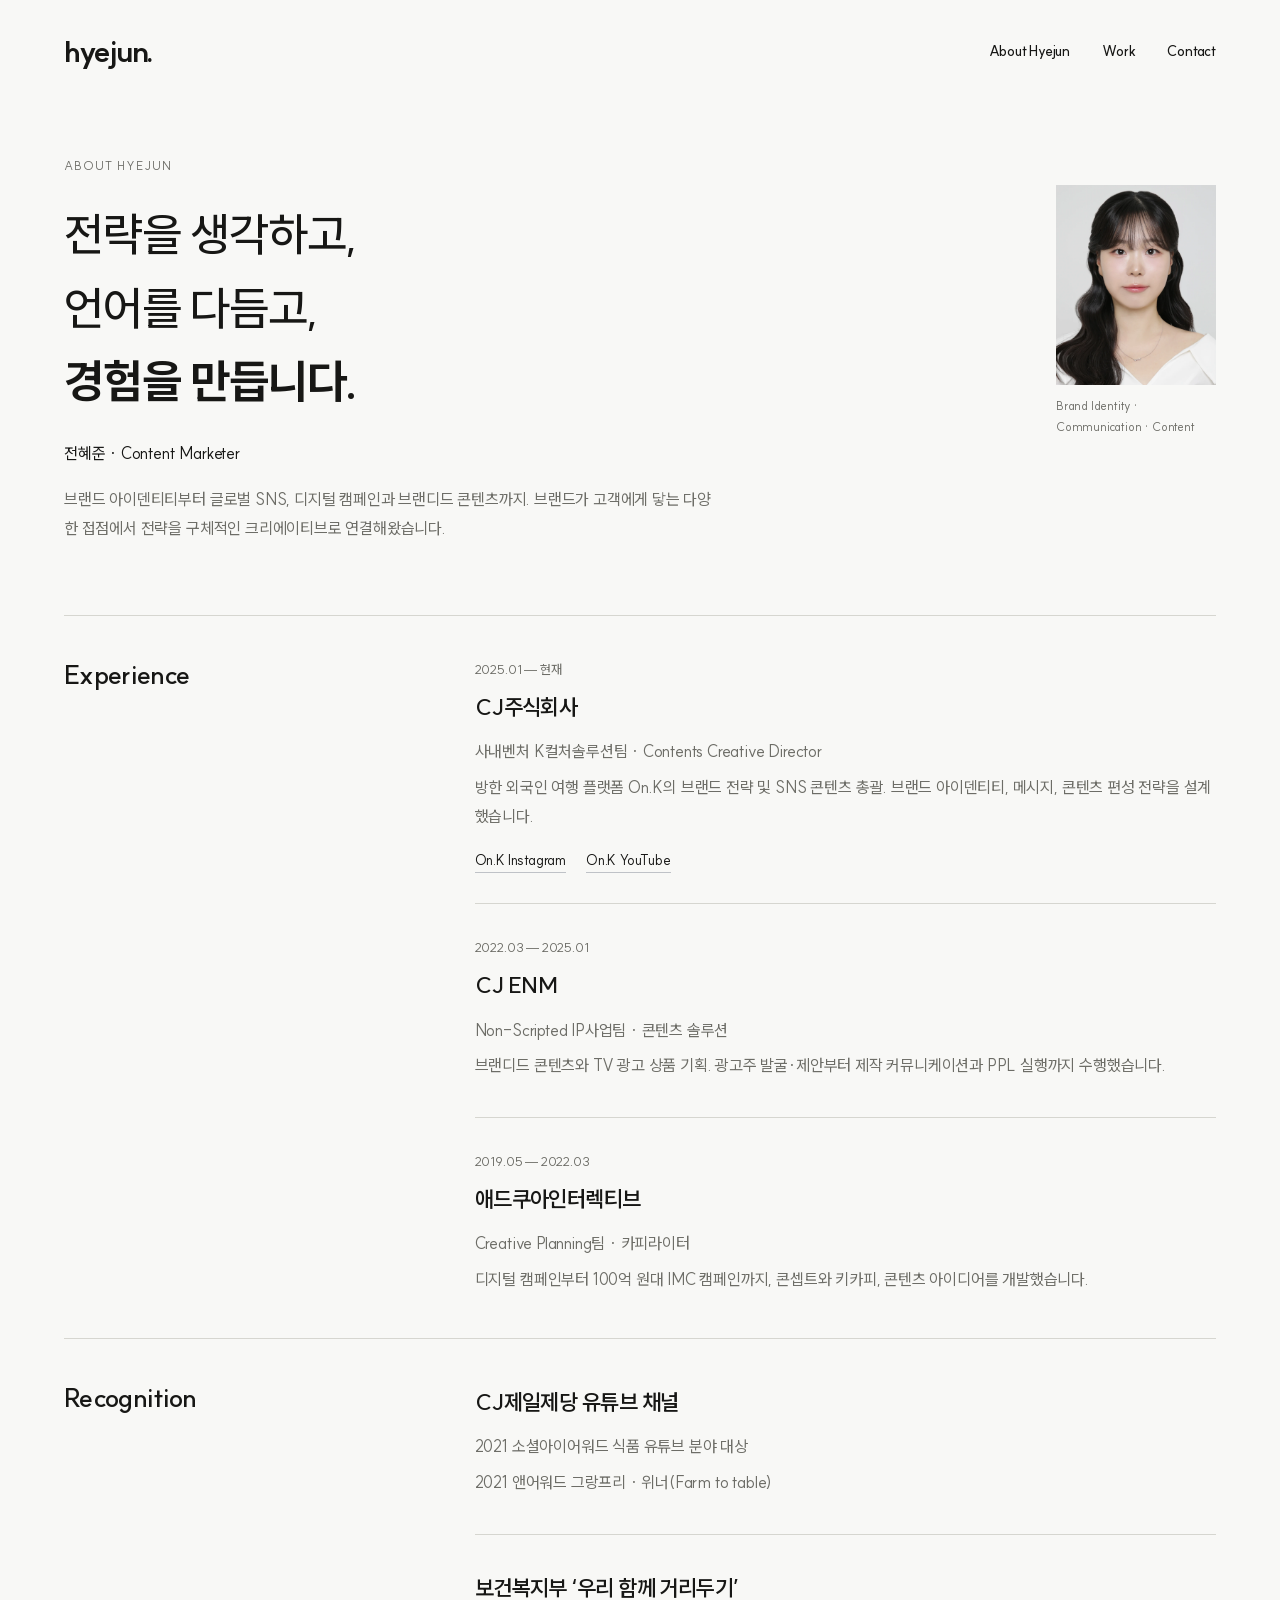
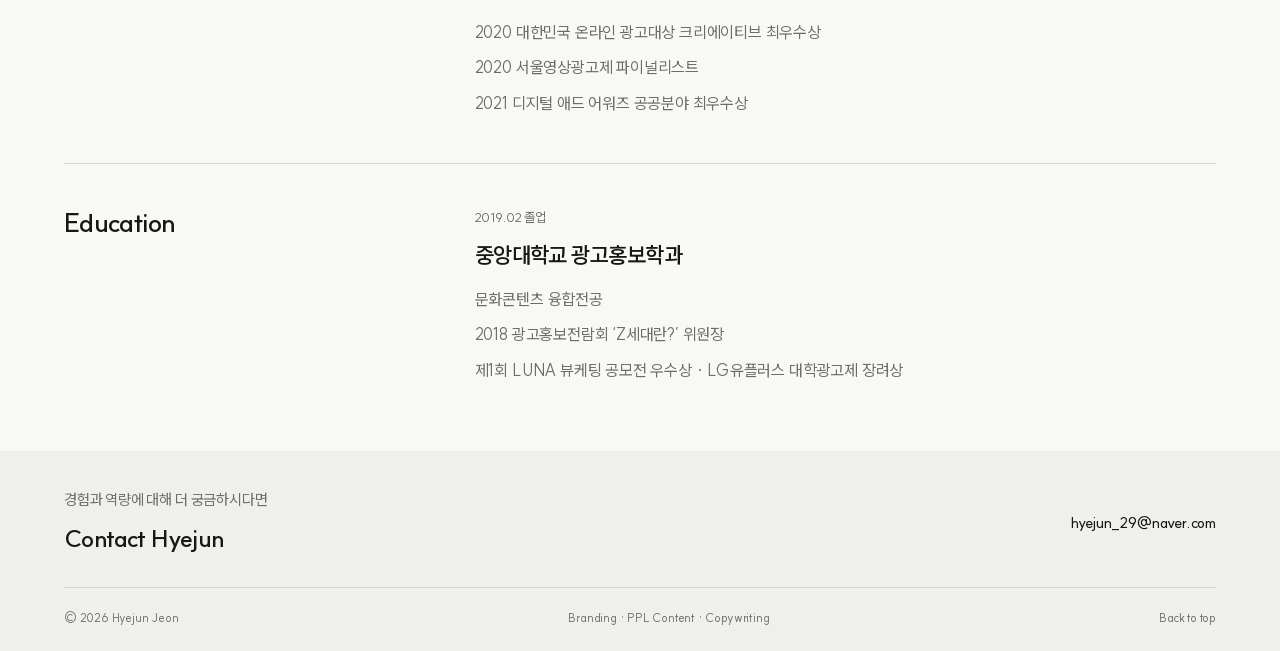
==== commit 162a34ca: "Align profile role label with Content Marketer" ====
--- a/about.html
+++ b/about.html
@@ -1 +1 @@
-<!doctype html><html lang="ko"><head><meta charset="UTF-8"><meta name="viewport" content="width=device-width,initial-scale=1"><title>About 전혜준 — Hyejun Portfolio</title><meta name="description" content="전혜준의 경력, 수상과 브랜드·콘텐츠·카피라이팅 경험."><meta name="theme-color" content="#f9f9f6"><link rel="icon" href="favicon.svg" type="image/svg+xml"><link rel="preload" href="fonts/SUIT-Variable.woff2" as="font" type="font/woff2" crossorigin><link rel="stylesheet" href="style.css"><meta property="og:type" content="website"><meta property="og:site_name" content="Hyejun Portfolio"><meta property="og:locale" content="ko_KR"><meta property="og:title" content="About 전혜준 — Hyejun Portfolio"><meta property="og:description" content="전혜준의 경력, 수상과 브랜드·콘텐츠·카피라이팅 경험."><meta property="og:url" content="https://ajhj48.github.io/hyejun-portfolio/about.html"><meta property="og:image" content="https://ajhj48.github.io/hyejun-portfolio/assets/portfolio-share-v1.jpg"><meta property="og:image:type" content="image/jpeg"><meta property="og:image:width" content="1734"><meta property="og:image:height" content="907"><meta property="og:image:alt" content="HYEJUN JEON PORTFOLIO — Branding, PPL Content, Copywriting"><meta name="twitter:card" content="summary_large_image"><meta name="twitter:title" content="About 전혜준 — Hyejun Portfolio"><meta name="twitter:description" content="전혜준의 경력, 수상과 브랜드·콘텐츠·카피라이팅 경험."><meta name="twitter:image" content="https://ajhj48.github.io/hyejun-portfolio/assets/portfolio-share-v1.jpg"><meta name="twitter:image:alt" content="HYEJUN JEON PORTFOLIO"><link rel="canonical" href="https://ajhj48.github.io/hyejun-portfolio/about.html"></head><body id="top"><a class="skip-link" href="#main">본문으로 이동</a><header class="site-header"><a class="wordmark" href="index.html" aria-label="Hyejun 포트폴리오 홈">hyejun.</a><nav aria-label="주요 메뉴"><a href="index.html#about">About Hyejun</a><a href="index.html#work">Work</a><a href="index.html#contact">Contact</a></nav></header><main id="main"><section class="about-hero"><div><span class="eyebrow">ABOUT HYEJUN</span><h1>전략을 생각하고,<br>언어를 다듬고,<br><em>경험을 만듭니다.</em></h1><p>전혜준 · Creative Planner & Copywriter</p><p class="about-intro">브랜드 아이덴티티부터 글로벌 SNS, 디지털 캠페인과 브랜디드 콘텐츠까지. 브랜드가 고객에게 닿는 다양한 접점에서 전략을 구체적인 크리에이티브로 연결해왔습니다.</p></div><figure class="portrait"><img src="assets/5960b835dd62.webp" alt="전혜준 프로필 사진"><figcaption>Brand Identity · Communication · Content</figcaption></figure></section><section class="resume"><h2>Experience</h2><div><article><span>2025.01 — 현재</span><h3>CJ주식회사</h3><p>사내벤처 K컬처솔루션팀 · Contents Creative Director</p><p>방한 외국인 여행 플랫폼 On.K의 브랜드 전략 및 SNS 콘텐츠 총괄. 브랜드 아이덴티티, 메시지, 콘텐츠 편성 전략을 설계했습니다.</p><div class="channel-links"><a href="https://www.instagram.com/on.k_culture/" target="_blank" rel="noopener noreferrer">On.K Instagram</a><a href="https://www.youtube.com/@onk_koreatravel" target="_blank" rel="noopener noreferrer">On.K YouTube</a></div></article><article><span>2022.03 — 2025.01</span><h3>CJ ENM</h3><p>Non-Scripted IP사업팀 · 콘텐츠 솔루션</p><p>브랜디드 콘텐츠와 TV 광고 상품 기획. 광고주 발굴·제안부터 제작 커뮤니케이션과 PPL 실행까지 수행했습니다.</p></article><article><span>2019.05 — 2022.03</span><h3>애드쿠아인터렉티브</h3><p>Creative Planning팀 · 카피라이터</p><p>디지털 캠페인부터 100억 원대 IMC 캠페인까지, 콘셉트와 키카피, 콘텐츠 아이디어를 개발했습니다.</p></article></div></section><section class="resume"><h2>Recognition</h2><div><article><h3>CJ제일제당 유튜브 채널</h3><p>2021 소셜아이어워드 식품 유튜브 분야 대상</p><p>2021 앤어워드 그랑프리 · 위너(Farm to table)</p></article><article><h3>보건복지부 ‘우리 함께 거리두기’</h3><p>2020 대한민국 온라인 광고대상 크리에이티브 최우수상</p><p>2020 서울영상광고제 파이널리스트</p><p>2021 디지털 애드 어워즈 공공분야 최우수상</p></article></div></section><section class="resume"><h2>Education</h2><div><article><span>2019.02 졸업</span><h3>중앙대학교 광고홍보학과</h3><p>문화콘텐츠 융합전공</p><p>2018 광고홍보전람회 ‘Z세대란?’ 위원장</p><p>제1회 LUNA 뷰케팅 공모전 우수상 · LG유플러스 대학광고제 장려상</p></article></div></section></main><footer id="contact"><div class="footer-top"><div><p>경험과 역량에 대해 더 궁금하시다면</p><h2 class="footer-contact">Contact Hyejun</h2></div><address><a href="mailto:hyejun_29@naver.com">hyejun_29@naver.com</a></address></div><div class="footer-bottom"><span>© 2026 Hyejun Jeon</span><span>Branding · PPL Content · Copywriting</span><a href="#top">Back to top</a></div></footer><dialog id="lightbox"><button class="close-lightbox" aria-label="이미지 닫기">닫기 ×</button><img alt="확대된 작업물"></dialog><script src="app.js" defer></script></body></html>+<!doctype html><html lang="ko"><head><meta charset="UTF-8"><meta name="viewport" content="width=device-width,initial-scale=1"><title>About 전혜준 — Hyejun Portfolio</title><meta name="description" content="전혜준의 경력, 수상과 브랜드·콘텐츠·카피라이팅 경험."><meta name="theme-color" content="#f9f9f6"><link rel="icon" href="favicon.svg" type="image/svg+xml"><link rel="preload" href="fonts/SUIT-Variable.woff2" as="font" type="font/woff2" crossorigin><link rel="stylesheet" href="style.css"><meta property="og:type" content="website"><meta property="og:site_name" content="Hyejun Portfolio"><meta property="og:locale" content="ko_KR"><meta property="og:title" content="About 전혜준 — Hyejun Portfolio"><meta property="og:description" content="전혜준의 경력, 수상과 브랜드·콘텐츠·카피라이팅 경험."><meta property="og:url" content="https://ajhj48.github.io/hyejun-portfolio/about.html"><meta property="og:image" content="https://ajhj48.github.io/hyejun-portfolio/assets/portfolio-share-v1.jpg"><meta property="og:image:type" content="image/jpeg"><meta property="og:image:width" content="1734"><meta property="og:image:height" content="907"><meta property="og:image:alt" content="HYEJUN JEON PORTFOLIO — Branding, PPL Content, Copywriting"><meta name="twitter:card" content="summary_large_image"><meta name="twitter:title" content="About 전혜준 — Hyejun Portfolio"><meta name="twitter:description" content="전혜준의 경력, 수상과 브랜드·콘텐츠·카피라이팅 경험."><meta name="twitter:image" content="https://ajhj48.github.io/hyejun-portfolio/assets/portfolio-share-v1.jpg"><meta name="twitter:image:alt" content="HYEJUN JEON PORTFOLIO"><link rel="canonical" href="https://ajhj48.github.io/hyejun-portfolio/about.html"></head><body id="top"><a class="skip-link" href="#main">본문으로 이동</a><header class="site-header"><a class="wordmark" href="index.html" aria-label="Hyejun 포트폴리오 홈">hyejun.</a><nav aria-label="주요 메뉴"><a href="index.html#about">About Hyejun</a><a href="index.html#work">Work</a><a href="index.html#contact">Contact</a></nav></header><main id="main"><section class="about-hero"><div><span class="eyebrow">ABOUT HYEJUN</span><h1>전략을 생각하고,<br>언어를 다듬고,<br><em>경험을 만듭니다.</em></h1><p>전혜준 · Content Marketer</p><p class="about-intro">브랜드 아이덴티티부터 글로벌 SNS, 디지털 캠페인과 브랜디드 콘텐츠까지. 브랜드가 고객에게 닿는 다양한 접점에서 전략을 구체적인 크리에이티브로 연결해왔습니다.</p></div><figure class="portrait"><img src="assets/5960b835dd62.webp" alt="전혜준 프로필 사진"><figcaption>Brand Identity · Communication · Content</figcaption></figure></section><section class="resume"><h2>Experience</h2><div><article><span>2025.01 — 현재</span><h3>CJ주식회사</h3><p>사내벤처 K컬처솔루션팀 · Contents Creative Director</p><p>방한 외국인 여행 플랫폼 On.K의 브랜드 전략 및 SNS 콘텐츠 총괄. 브랜드 아이덴티티, 메시지, 콘텐츠 편성 전략을 설계했습니다.</p><div class="channel-links"><a href="https://www.instagram.com/on.k_culture/" target="_blank" rel="noopener noreferrer">On.K Instagram</a><a href="https://www.youtube.com/@onk_koreatravel" target="_blank" rel="noopener noreferrer">On.K YouTube</a></div></article><article><span>2022.03 — 2025.01</span><h3>CJ ENM</h3><p>Non-Scripted IP사업팀 · 콘텐츠 솔루션</p><p>브랜디드 콘텐츠와 TV 광고 상품 기획. 광고주 발굴·제안부터 제작 커뮤니케이션과 PPL 실행까지 수행했습니다.</p></article><article><span>2019.05 — 2022.03</span><h3>애드쿠아인터렉티브</h3><p>Creative Planning팀 · 카피라이터</p><p>디지털 캠페인부터 100억 원대 IMC 캠페인까지, 콘셉트와 키카피, 콘텐츠 아이디어를 개발했습니다.</p></article></div></section><section class="resume"><h2>Recognition</h2><div><article><h3>CJ제일제당 유튜브 채널</h3><p>2021 소셜아이어워드 식품 유튜브 분야 대상</p><p>2021 앤어워드 그랑프리 · 위너(Farm to table)</p></article><article><h3>보건복지부 ‘우리 함께 거리두기’</h3><p>2020 대한민국 온라인 광고대상 크리에이티브 최우수상</p><p>2020 서울영상광고제 파이널리스트</p><p>2021 디지털 애드 어워즈 공공분야 최우수상</p></article></div></section><section class="resume"><h2>Education</h2><div><article><span>2019.02 졸업</span><h3>중앙대학교 광고홍보학과</h3><p>문화콘텐츠 융합전공</p><p>2018 광고홍보전람회 ‘Z세대란?’ 위원장</p><p>제1회 LUNA 뷰케팅 공모전 우수상 · LG유플러스 대학광고제 장려상</p></article></div></section></main><footer id="contact"><div class="footer-top"><div><p>경험과 역량에 대해 더 궁금하시다면</p><h2 class="footer-contact">Contact Hyejun</h2></div><address><a href="mailto:hyejun_29@naver.com">hyejun_29@naver.com</a></address></div><div class="footer-bottom"><span>© 2026 Hyejun Jeon</span><span>Branding · PPL Content · Copywriting</span><a href="#top">Back to top</a></div></footer><dialog id="lightbox"><button class="close-lightbox" aria-label="이미지 닫기">닫기 ×</button><img alt="확대된 작업물"></dialog><script src="app.js" defer></script></body></html>
